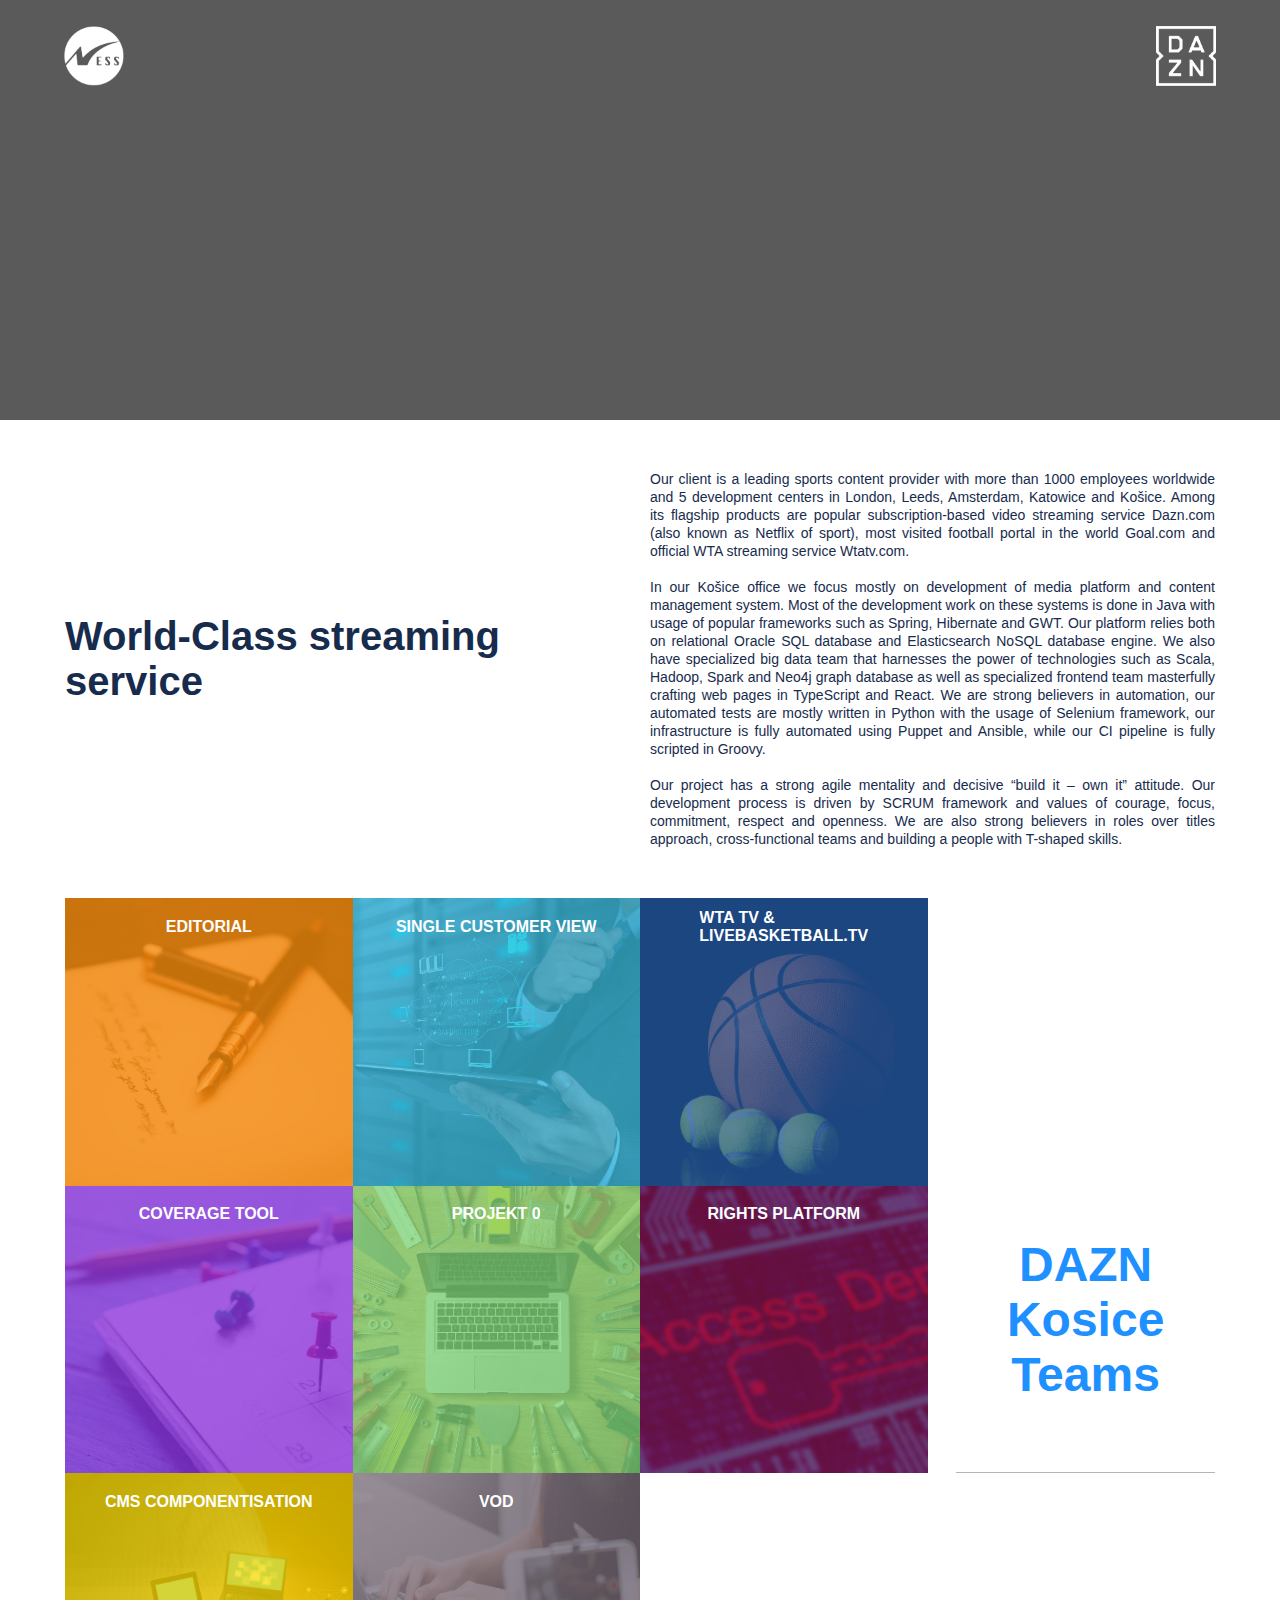
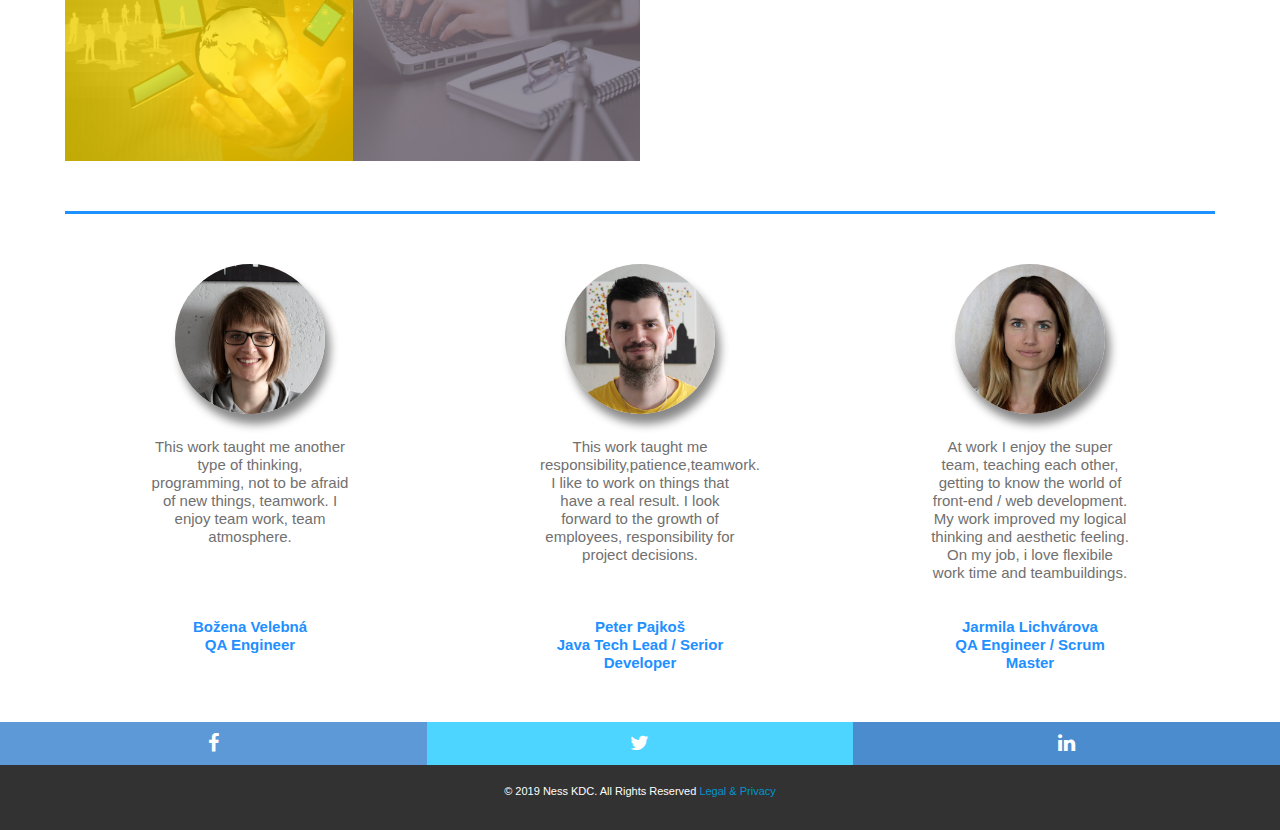
==== index.html @ d2655354 "edit text" ====
<!DOCTYPE html>
<html lang="en">
  <head>
    <meta name="description" content="" />
    <meta name="viewport" content="width=device-width, initial-scale=1" />
    <link rel="manifest" href="site.webmanifest" />
    <link rel="stylesheet" href="css/main.css" />
    <meta charset="UTF-8" />
    <meta name="viewport" content="width=device-width, initial-scale=1.0" />
    <meta http-equiv="X-UA-Compatible" content="ie=edge" />
    <link rel="stylesheet" href="https://cdnjs.cloudflare.com/ajax/libs/font-awesome/4.7.0/css/font-awesome.min.css" />
    <script src="https://ajax.googleapis.com/ajax/libs/jquery/3.4.0/jquery.min.js"></script>
    <script src="js/teams.js"></script>

    <link rel="stylesheet" type="text/css" href="css/lightbox.min.css">
    <script type="text/javascript" src="js/lightbox-plus-jquery.min.js"></script>
    <title>DAZN</title>
  </head>
  <body>
    <header>
      <div class="desktop-header">
        <div class="wrapper">
          <div class="video-header">
            <video muted autoplay loop>
              <source src="video/header-video.mp4" type="video/mp4" />
            </video>
            <div class="before-header">
              <div class="name-team"></div>
            </div>
          </div>
        </div>
      </div>
      <div class="slidewrap">
        <div class="logoWrapper">
          <img class="ness-logo" src="img/ness-logo.png" alt="Ness logo" />
          <img class="dazn-logo" src="img/dazn-logo.png" alt="Dazn logo" />
        </div>
        <div id="slideshow">
          <div></div>
          <div></div>
          <div></div>
          <div></div>
          <div></div>
          <div></div>
        </div>
        <div class="before-header">
          <div class="name-team"></div>
        </div>
      </div>
    </header>

    <main>
      <div class="wrapper">
        <section class="about">
          <h1><span>World-Class streaming</span> service</h1>
          <p>
            Our client is a leading sports content provider with more than 1000 employees worldwide and 5 development
            centers in London, Leeds, Amsterdam, Katowice and Košice. Among its flagship products are popular
            subscription-based video streaming service Dazn.com (also known as Netflix of sport), most visited football
            portal in the world Goal.com and official WTA streaming service Wtatv.com. <br /><br />In our Košice office
            we focus mostly on development of media platform and content management system. Most of the development work
            on these systems is done in Java with usage of popular frameworks such as Spring, Hibernate and GWT. Our
            platform relies both on relational Oracle SQL database and Elasticsearch NoSQL database engine. We also have
            specialized big data team that harnesses the power of technologies such as Scala, Hadoop, Spark and Neo4j
            graph database as well as specialized frontend team masterfully crafting web pages in TypeScript and React.
            We are strong believers in automation, our automated tests are mostly written in Python with the usage of
            Selenium framework, our infrastructure is fully automated using Puppet and Ansible, while our CI pipeline is
            fully scripted in Groovy. <br /><br />Our project has a strong agile mentality and decisive “build it – own
            it” attitude. Our development process is driven by SCRUM framework and values of courage, focus, commitment,
            respect and openness. We are also strong believers in roles over titles approach, cross-functional teams and
            building a people with T-shaped skills.
          </p>
        </section>

        <section class="teams">
          <div class="team1">
            <a href="#editorial">
              <img src="img/tool_editorial.jpeg" alt="Editorial"/>
              <div class="overlay">
                <div class="name-team"><span>Editorial</span></div>
              </div>
            </a>
          </div>
          <div class="team2">
            <a href="#singleCostumersView">
              <img src="img/tool_scv.jpg" alt="Costumers View" />
              <div class="overlay">
                <div class="name-team">Single customer view</div>
              </div>
            </a>
          </div>
          <div class="team3">
            <a href="#wtaTv">
              <img src="img/tool_basketballwta.jpg" alt="Basketball WTA" />
              <div class="overlay">
                <div class="name-team">WTA TV &<br />LIVEBASKETBALL.TV</div>
              </div>
            </a>
          </div>
          <div class="team4">
            <a href="#coverageTool">
              <img src="img/tool_coverage.jpg" alt="Coverage Tool" />
              <div class="overlay">
                <div class="name-team">Coverage tool</div>
              </div>
            </a>
          </div>
          <div class="team5">
            <a href="#projekt0">
              <img src="img/tool_p0.jpg" alt="Project0" />
              <div class="overlay">
                <div class="name-team">Projekt 0</div>
              </div>
            </a>
          </div>
          <div class="team6">
            <a href="#rightsPlatform">
              <img src="img/tool_rights_platform.jpg" alt="Rights Platform" />
              <div class="overlay">
                <div class="name-team">Rights platform</div>
              </div>
            </a>
          </div>
          <div class="heading-team">
            <h1>DAZN Kosice Teams</h1>
          </div>
          <div class="team7">
            <a href="#cms">
              <img src="img/tool_cms.jpg" alt="CMS" />
              <div class="overlay">
                <div class="name-team">CMS componentisation</div>
              </div>
            </a>
          </div>
          <div class="team8">
            <a href="#vod">
              <img src="img/tool_vod.jpg" style="height: 100%" alt="VOD" />
              <div class="overlay">
                <div class="name-team">VOD</div>
              </div>
            </a>
          </div>
        </section>

        <section class="desc-teams">
          <div id="editorial" class="desc-team">
            <p class="team-text">
              The Editorial team prepares the whole platform for editors (sport redactors). They allow to publicize
              contents which mainly represents articles. Their main focus is collecting attachments based on
              sports/geo-locations and players.
            </p>
            <a href="img/team_editorial.jpg" data-lightbox="photo1"><img class="team-photo" src="img/team_editorial.jpg" alt="" /></a>
          </div>
          <div id="singleCostumersView" class="desc-team">
            <p class="team-text">
              This team connects and identifies user accounts. They sort, classify and offer ads based on interest
              {portals}, demographics. They aggregate data and connect users with DAZN portal. The team applies their
              own solutions and work with the top technologies
            </p>
            <a href="img/team_scv.jpg" data-lightbox="photo2"><img class="team-photo" src="img/team_scv.jpg" alt="" /></a>
          </div>
          <div id="wtaTv" class="desc-team">
            <p class="team-text">
              The team creates websites based on client’s requirements. Currently they evolve and support 2 sport
              websites and keep them working. They are focusing mainly to front-end development.
            </p>
            <a href="img/team_wta.jpg" data-lightbox="photo3"><img class="team-photo" src="img/team_wta.jpg" alt="" /></a>
          </div>
          <div id="coverageTool" class="desc-team">
            <p class="team-text">
              The Coverage team takes care of a planning tool that notifies other systems which are already distributed.
              They also create and schedule sport events via Content Management System.
            </p>
            <a href="img/team_coverage.jpg" data-lightbox="photo4"><img class="team-photo" src="img/team_coverage.jpg" alt="" /></a>
          </div>
          <div id="projekt0" class="desc-team">
            <p class="team-text">
              Project 0 builds platforms for company websites eg. www.Gool.com or Sportingnews. They create support
              tools, which help to manage DAZN contents. This team directly collaborate with the Poland DAZN side.
            </p>
            <a href="img/team_p0.jpg" data-lightbox="photo5"><img class="team-photo" src="img/team_p0.jpg" alt="" /></a>
          </div>
          <div id="rightsPlatform" class="desc-team">
            <p class="team-text">
              The team automates the process of compliance, enforcement and limitation of rights. They also provide
              banning inappropriate advertisement. The rights should not be violated. The RP team also monitors
              expiration of contracts.
            </p>
            <a href="img/team_rights_platform.jpg" data-lightbox="photo6"><img class="team-photo" src="img/team_rights_platform.jpg" alt="" /></a>
          </div>
          <div id="cms" class="desc-team">
            <p class="team-text">
              Their main responsibility is, to create and maintain platforms for other teams. Their maintain also
              continous integrations and continuous deployment and upgrades to new technologies. They try to replace
              Puppet with Ansibe. Code refactoring, and github monitoring is also important part of their work.
            </p>
            <a href="img/team_cms.jpg" data-lightbox="photo7"><img class="team-photo" src="img/team_cms.jpg" alt="" /></a>
          </div>
          <div id="vod" class="desc-team">
            <p class="team-text">
              The VOD team enables for clients streaming of sport contents. They work with recorded sport videos and
              also support recording of sport events, create clips via Content Management System and send video contents
              to different destinations and shares with several clients. The teams main focus in the near future will be
              to add adverts to the sport videos, where they will collaborate with Google.
            </p>
            <a href="img/team_vod.jpg" data-lightbox="photo8"><img class="team-photo" src="img/team_vod.jpg" alt="" /></a>
          </div>
        </section>

        <section class="citations">
          <div class="employee">
            <img src="img/bozka.jpg" alt="" />
            <p class="employee-d">
              This work taught me another type of thinking, programming, not to be afraid of new things, teamwork. I enjoy team work, team atmosphere.
            </p>
            <br /><br /><br /><br />
            <p class="employee-n">Božena Velebná</p>
            <p class="employee-n">QA Engineer</p>
          </div>
          <div class="employee">
            <img src="img/Peto.jpg" alt="" />
            <p class="employee-d">
              This work taught me responsibility,patience,teamwork. I like to work on things that have a real result. I look forward to the growth of employees, responsibility 
              for project decisions.
            </p>
            <br /><br /><br />
            <p class="employee-n">Peter Pajkoš</p>
            <p class="employee-n">Java tech lead / Serior Developer</p>
          </div>
          <div class="employee">
            <img src="img/jarka.jpg" alt="" />
            <p class="employee-d">
              At work I enjoy the super team, teaching each other, getting to know the world of front-end / web development. My work improved my logical thinking and aesthetic feeling. On my job, i love flexibile work time and teambuildings.
            </p>
            <br /><br />
            <p class="employee-n">Jarmila Lichvárova</p>
            <p class="employee-n">QA Engineer / Scrum master</p>
          </div>
        </section>
      </div>
    </main>

    <footer>
      <div class="social-icons">
        <a href="https://www.facebook.com/daznglobal/" target="_blank" class="a_facebook"
          ><i class="fa fa-facebook"></i
        ></a>
        <a href="https://twitter.com/daznglobal" target="_blank" class="a_twitter"><i class="fa fa-twitter"></i></a>
        <a href="https://www.linkedin.com/company/dazn/" target="_blank" class="a_linkedin"
          ><i class="fa fa-linkedin"></i
        ></a>
      </div>
      <p>
        © 2019 Ness KDC. All Rights Reserved<a href="https://www.nesskdc.sk/legal-privacy/" target="_blank">
          Legal & Privacy</a
        >
      </p>
    </footer>
    <script src="js/slider.js"></script>
  </body>
</html>
---- css/main.css ----
* {
  margin: 0;
  padding: 0;
}

html {
  scroll-behavior: smooth;
}

p {
  font-family: sans-serif;
  font-size: 14px;
  line-height: 18px;
  color: #172b4d;
}

::-moz-selection {
  background: #ddd;
  color: rgb(0, 0, 0);
  text-shadow: none;
}

::selection {
  background: #ddd;
  color: rgb(0, 0, 0);
  text-shadow: none;
}

/********************************************\
******************  HEADER  *****************
/********************************************\*/

#slideshow {
  display: none;
  position: relative;
  height: 420px;
}
#slideshow div {
  position: absolute;
  width: 100%;
  height: 100%;
  background-size: cover;
  -webkit-transition: opacity 3s;
  transition: opacity 2s;
}
.js #slideshow div {
  opacity: 0;
}
.js #slideshow .show,
#slideshow .show {
  opacity: 1;
}

header {
  display: block;
  width: 100%;
}
.logoWrapper {
  position: absolute;
  width: 100%;
  height: 100px;
  z-index: 100;
  top: 0;
  left: 0;
}

.desktop-header {
  overflow: hidden;
  height: 420px;
  background-size: cover;
  background-position: center;
}

video {
  position: relative;
  width: 175%;
  height: 100%;
  transform: translate(-21%, -30%);
}

.wrapper {
  margin: 0 auto;
  height: auto;
  max-width: 1150px;
}

.ness-logo {
  position: absolute;
  top: 0;
  left: 5%;
  transition: 1s;
  height: 60%;
  margin-top: 2%;
}

.slider {
  display: none;
}

.before-header {
  position: absolute;
  top: 0;
  left: 0;
  right: 0;
  overflow: hidden;
  width: 100%;
  height: 420px;
  transition: 0.5s ease;
  opacity: 0.5;
  background-color: rgb(120, 120, 120);
}

.dazn-logo {
  position: absolute;
  top: 0;
  transition: 1s;
  right: 5%;
  height: 60%;
  margin-top: 2%;
}

/********************************************\
*******************  MAIN  ******************
/********************************************\*/

/******---DESCRIPTION---******/

.about {
  width: 100%;
  height: auto;
  background: #fff;
  display: grid;
  grid-template-columns: 1fr 1fr;
  grid-template-rows: auto;
  grid-template-areas: 'heading t-about';
  margin-top: 50px;
  margin-bottom: 50px;
  gap: 20px;
}

.about h1 {
  grid-area: heading;
  place-self: center;
  color: #172b4d;
  font-family: sans-serif;
  font-size: 40px;
}

@supports (-ms-ime-align: auto) {
  .about h1 {
    margin-top: 25%;
  }
}

.about p {
  grid-area: t-about;
  display: block;
  text-align: justify;
}

/******---TEAMS---******/

.teams {
  width: 100%;
  height: auto;
  display: grid;
  grid-template-columns: 1fr 1fr 1fr 1fr;
  grid-template-rows: auto;
  grid-template-areas:
    'team1 team2 team3 .'
    'team4 team5 team6 heading'
    'team7 team8 . .';
}

.teams img {
  width: 100%;
  height: 100%;
  cursor: pointer;
  display: block;
}

.team1 {
  grid-area: team1;
}

.team2 {
  grid-area: team2;
}

.team3 {
  grid-area: team3;
}

.team4 {
  grid-area: team4;
}

.team5 {
  grid-area: team5;
}

.team6 {
  grid-area: team6;
}

.team7 {
  grid-area: team7;
}

.team8 {
  grid-area: team8;
}

.heading-team {
  grid-area: heading;
  border-bottom: 1px solid rgb(180, 180, 180);
  margin-left: 10%;
}

.heading-team h1 {
  color: rgb(30, 144, 255);
  font-size: 300%;
  font-family: sans-serif;
  text-align: center;
  margin-top: auto;
  margin-top: 20%;
}

.team1,
.team2,
.team3,
.team4,
.team5,
.team6,
.team7,
.team8 {
  position: relative;
}

.overlay {
  position: absolute;
  bottom: 0;
  left: 0;
  right: 0;
  overflow: hidden;
  width: 100%;
  height: 100%;
  transition: 0.5s ease;
}

.team1:nth-child(1) .overlay {
  background-color: rgb(255, 138, 0, 0.75);
}

.team2:nth-child(2) .overlay {
  background-color: rgb(59, 188, 220, 0.75);
}

.team3:nth-child(3) .overlay {
  background-color: rgb(36, 93, 171, 0.75);
}

.team4:nth-child(4) .overlay {
  background-color: rgb(138, 43, 226, 0.75);
}

.team5:nth-child(5) .overlay {
  background-color: rgb(126, 214, 120, 0.75);
}

.team6:nth-child(6) .overlay {
  background-color: rgb(133, 20, 75, 0.75);
}

.team7:nth-child(8) .overlay {
  background-color: rgb(255, 220, 0, 0.75);
}

.team8:nth-child(9) .overlay {
  background-color: rgb(119, 107, 119, 0.75);
}

.team1:hover .overlay,
.team2:hover .overlay,
.team3:hover .overlay,
.team4:hover .overlay,
.team5:hover .overlay,
.team6:hover .overlay,
.team7:hover .overlay,
.team8:hover .overlay {
  height: 20%;
  cursor: pointer;
}

.team1:hover .overlay .name-team,
.team2:hover .overlay .name-team,
.team3:hover .overlay .name-team,
.team4:hover .overlay .name-team,
.team5:hover .overlay .name-team,
.team6:hover .overlay .name-team,
.team7:hover .overlay .name-team,
.team8:hover .overlay .name-team {
  top: 50%;
}

.name-team {
  white-space: nowrap;
  font-family: sans-serif;
  text-transform: uppercase;
  font-size: 16px;
  font-weight: bold;
  color: white;
  position: absolute;
  overflow: hidden;
  top: 10%;
  left: 50%;
  transform: translate(-50%, -50%);
  -ms-transform: translate(-50%, -50%);
}

.name-team span {
  opacity: 1;
}

/******---DESC-TEAMS---******/

.desc-team {
  width: 100%;
  height: auto;
  display: grid;
  grid-template-columns: 1fr 1fr;
  grid-template-rows: auto;
  grid-template-areas: 'desc photo';
  margin-top: 50px;
}

.desc-team a img {
  width: 80%;
}

.team-text {
  grid-area: desc;
  text-align: justify;
  place-self: center;
}

.team-photo {
  grid-area: photo;
  width: 100%;
  margin: 0 auto 0 auto;
  margin-left: 15%;
}

.team-photo:hover {
  cursor: pointer;
}

@-moz-document url-prefix() {
  .team-photo {
    padding-bottom: 10%;
  }
}

@supports (-ms-ime-align: auto) {
  .team-photo {
    padding-bottom: 10%;
  }
}

.desc-teams {
  display: none;
}

/******---CITATIONS---******/

.citations {
  border-top: 3px solid rgb(30, 144, 255);
  margin-top: 50px;
  margin-bottom: 50px;
  display: grid;
  gap: 20px;
  grid-template-columns: repeat(auto-fit, minmax(350px, 1fr));
  justify-items: center;
}

.employee {
  text-align: center;
  width: 200px;
}

.employee img,
.employee img,
.employee img {
  margin-top: 50px;
  margin-bottom: 20px;
  height: 150px;
  border-radius: 50%;
  box-shadow: 5px 10px 10px #888888;
}

.employee {
  text-align: center;
}

.employee p {
  font-family: sans-serif;
  font-size: 15px;
}

.employee-d {
  color: rgb(112, 112, 112);
}

.employee-n {
  color: rgb(30, 144, 255);
  font-weight: bold;
  text-transform: capitalize;
}

/********************************************\
******************  FOOTER  *****************
/********************************************\*/

footer {
  padding-top: 0px;
  padding-bottom: 30px;
  background-color: rgb(50, 50, 50);
  width: 100%;
  text-align: center;
}

footer a {
  text-decoration: none;
  color: #0095cd;
}

footer p {
  color: white;
  font-size: 11px;
  font-family: sans-serif;
  margin-top: 20px;
}

footer i {
  color: white;
}

.social-icons .a_facebook:hover {
  background: #4087cf;
}
.social-icons .a_facebook {
  background: #5c99d6;
}

.social-icons .a_linkedin:hover {
  background: #3377bb;
}
.social-icons .a_linkedin {
  background: #4b8cce;
}

.social-icons .a_twitter:hover {
  background: #1dcaff;
}
.social-icons .a_twitter {
  background: #4dd5ff;
}

.social-icons a {
  width: 33.33333333333% !important;
}

.social-icons a {
  float: left;
  text-align: center;
  padding: 10px 0px;
  font-size: 20px;
  width: 30%;
}

.social-icons {
  width: 100%;
  text-align: center;
  background-color: white;
  display: block;
  padding-bottom: 40px;
}

/******---FOR MOBILE VERSION---******/

@media only screen and (max-width: 1150px) {
  #slideshow :nth-child(1) {
    background-image: url(../img/1.jpg);
  }
  #slideshow :nth-child(2) {
    background-image: url(../img/2.jpg);
  }
  #slideshow :nth-child(3) {
    background-image: url(../img/3.jpg);
  }
  #slideshow :nth-child(4) {
    background-image: url(../img/4.jpg);
  }
  #slideshow :nth-child(5) {
    background-image: url(../img/5.jpg);
  }
  #slideshow :nth-child(6) {
    background-image: url(../img/6.jpg);
  }

  .slidewrap {
    position: relative;
  }

  .wrapper {
    width: 90%;
    height: auto;
    margin: 0 auto 0 auto;
  }

  .desktop-header {
    display: none;
  }

  .dazn-logo {
    right: 7%;
  }

  #slideshow {
    display: block;
  }
  .desc-team {
    text-align: center;
    grid-template-areas:
      'desc desc'
      'photo photo';
  }

  .about p {
    text-align: center;
  }

  .team-photo {
    margin: 0 auto 0 auto;
    margin-top: 30px;
  }
}

@media only screen and (max-width: 1000px) {
  .heading-team h1 {
    font-size: 200%;
  }

  .teams {
    grid-template-columns: 1fr 1fr 1fr;
    grid-template-rows: auto;
    grid-template-areas:
      'heading heading heading'
      'team1 team2 team3'
      'team4 team5 team6'
      'team7 team8 .';
  }

  .heading-team {
    border-bottom: none;
  }
}

@media only screen and (max-width: 900px) {
  .about {
    grid-template-areas:
      'heading heading'
      't-about t-about';
  }

  .about p {
    margin-top: 30px;
  }

  .heading-team h1 {
    margin-bottom: 20px;
  }
}

@media only screen and (max-width: 750px) {
  .teams {
    grid-template-columns: 1fr 1fr;
    grid-template-rows: auto;
    grid-template-areas:
      'heading heading'
      'team1 team2'
      'team3 team4'
      'team5 team6'
      'team7 team8';
  }
}

@media only screen and (max-width: 500px) {
  .about p {
    font-size: 20px;
    text-align: center;
  }

  .teams {
    grid-template-columns: 1fr;
    grid-template-rows: auto;
    grid-template-areas:
      'heading'
      'team1'
      'team2'
      'team3'
      'team4'
      'team5'
      'team6'
      'team7'
      'team8';
  }
}
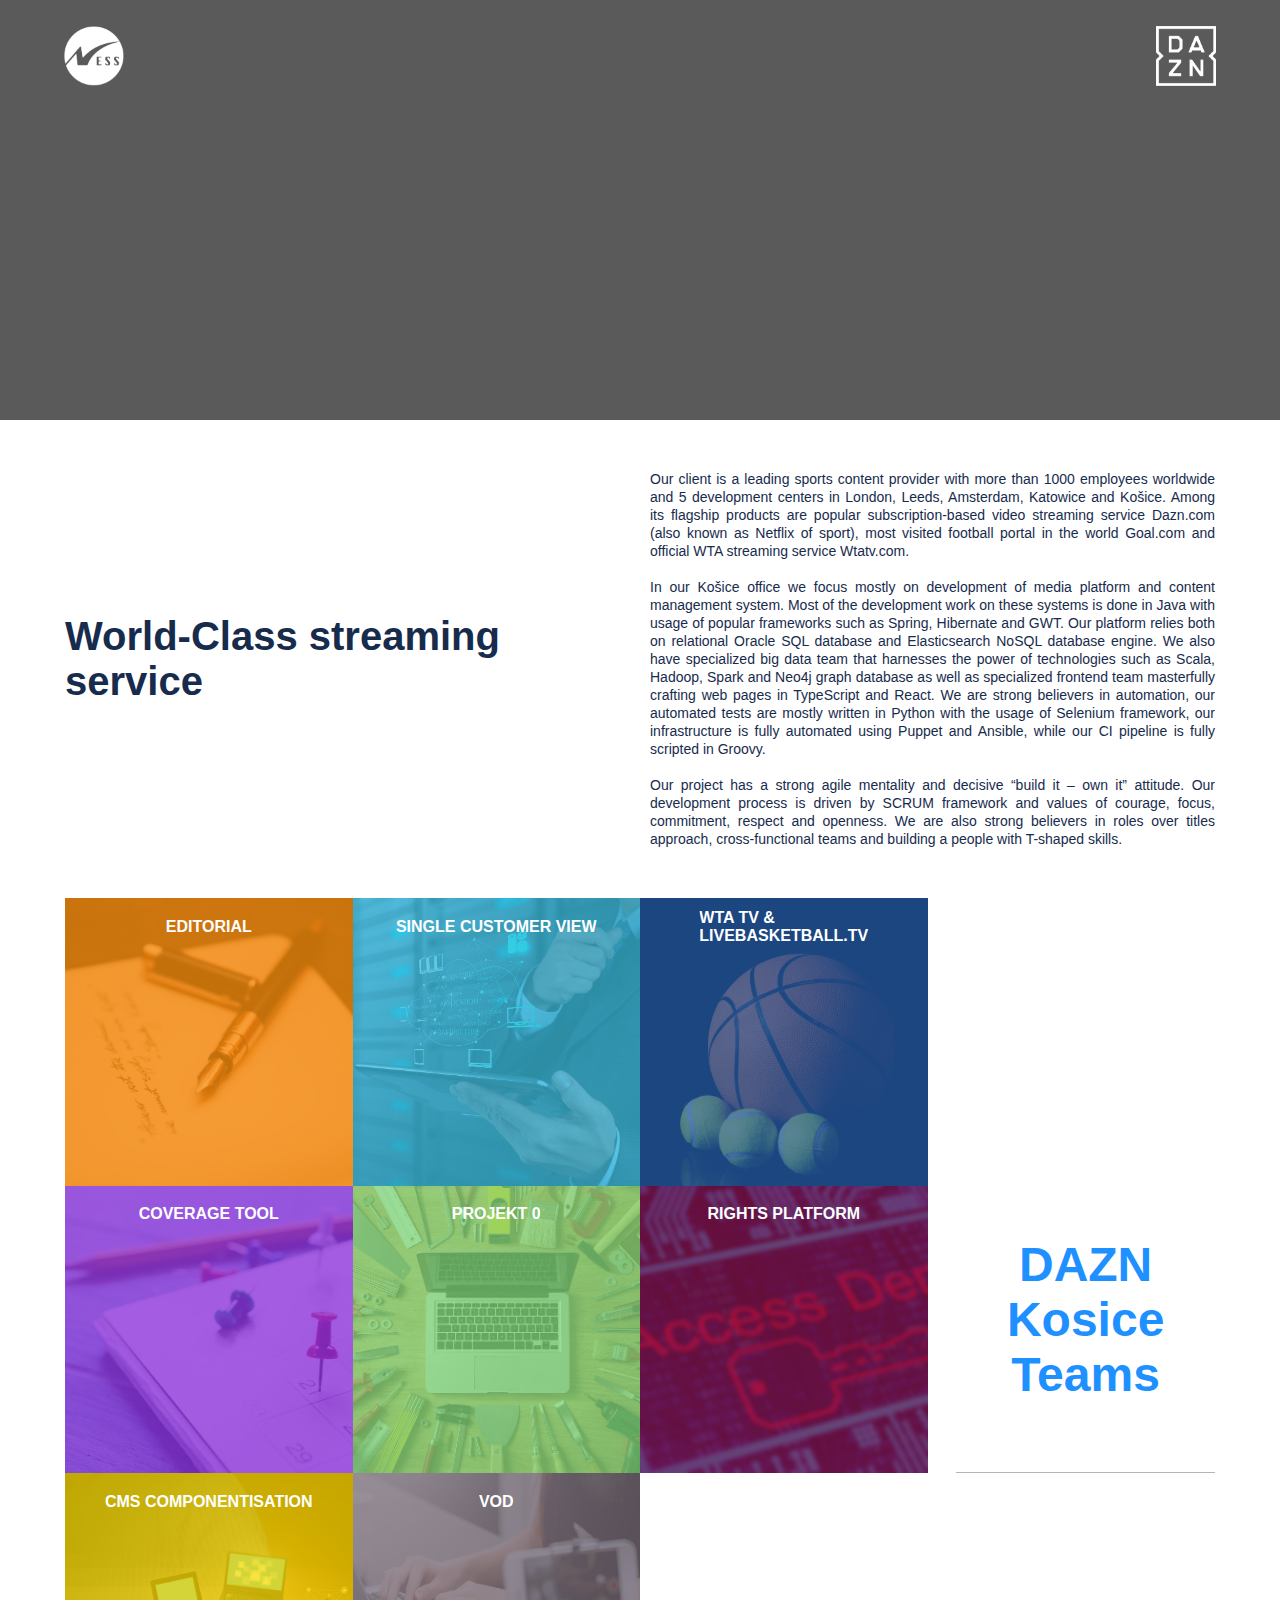
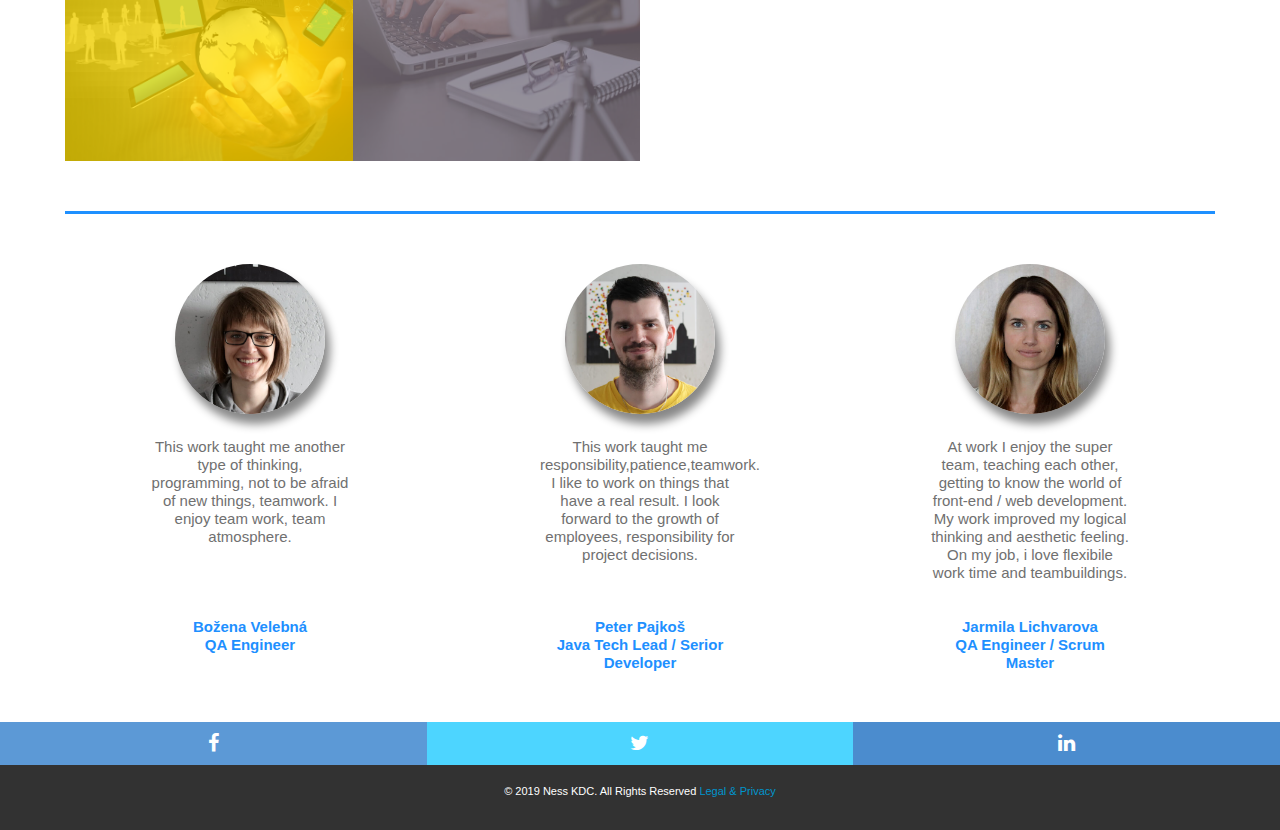
==== commit 26e64d3d: "Merge branch 'develop' into repair-code" ====
--- a/index.html
+++ b/index.html
@@ -225,7 +225,7 @@
             </p>
             <br /><br /><br />
             <p class="employee-n">Peter Pajkoš</p>
-            <p class="employee-n">Java tech lead / Serior Developer</p>
+            <p class="employee-n">Java Tech Lead / Serior Developer</p>
           </div>
           <div class="employee">
             <img src="img/jarka.jpg" alt="" />
@@ -233,8 +233,8 @@
               At work I enjoy the super team, teaching each other, getting to know the world of front-end / web development. My work improved my logical thinking and aesthetic feeling. On my job, i love flexibile work time and teambuildings.
             </p>
             <br /><br />
-            <p class="employee-n">Jarmila Lichvárova</p>
-            <p class="employee-n">QA Engineer / Scrum master</p>
+            <p class="employee-n">Jarmila Lichvarova</p>
+            <p class="employee-n">QA Engineer / Scrum Master</p>
           </div>
         </section>
       </div>
--- a/css/main.css
+++ b/css/main.css
@@ -144,6 +144,12 @@
   color: #172b4d;
   font-family: sans-serif;
   font-size: 40px;
+}
+
+@media (max-device-width: 1024px) and (orientation: landscape) {
+  .about h1 {
+    place-self: center;
+  }
 }
 
 @supports (-ms-ime-align: auto) {
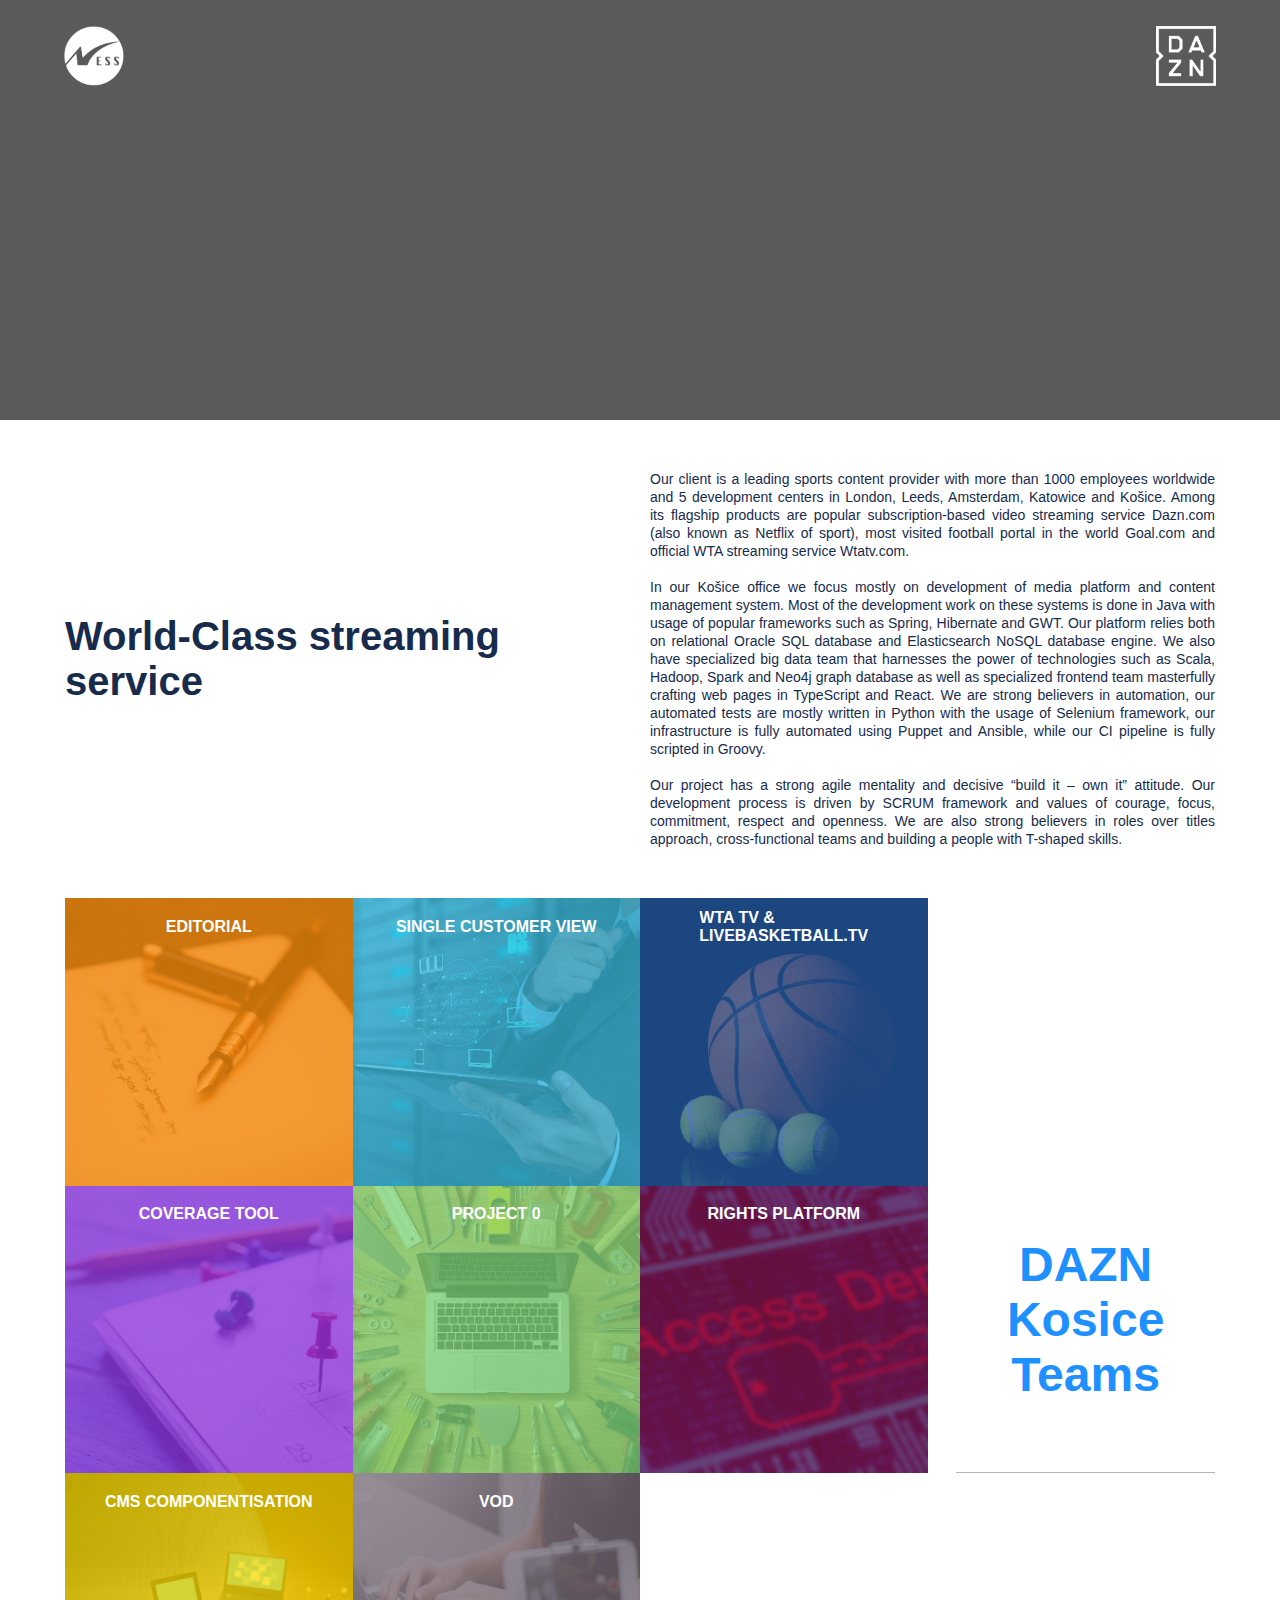
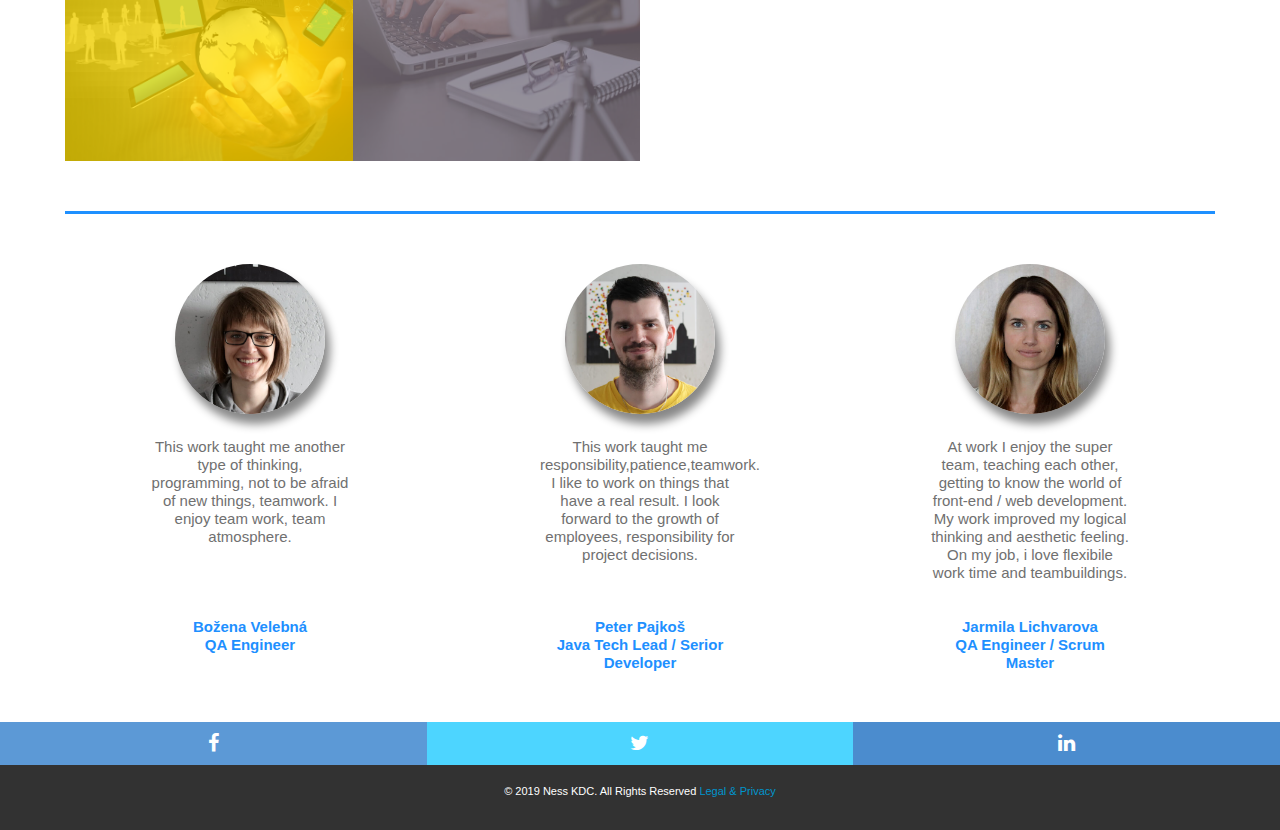
==== commit 910e7fea: "Fixed Project0" ====
--- a/index.html
+++ b/index.html
@@ -106,10 +106,10 @@
             </a>
           </div>
           <div class="team5">
-            <a href="#projekt0">
+            <a href="#project0">
               <img src="img/tool_p0.jpg" alt="Project0" />
               <div class="overlay">
-                <div class="name-team">Projekt 0</div>
+                <div class="name-team">Project 0</div>
               </div>
             </a>
           </div>
@@ -173,7 +173,7 @@
             </p>
             <a href="img/team_coverage.jpg" data-lightbox="photo4"><img class="team-photo" src="img/team_coverage.jpg" alt="" /></a>
           </div>
-          <div id="projekt0" class="desc-team">
+          <div id="project0" class="desc-team">
             <p class="team-text">
               Project 0 builds platforms for company websites eg. www.Gool.com or Sportingnews. They create support
               tools, which help to manage DAZN contents. This team directly collaborate with the Poland DAZN side.
--- a/css/main.css
+++ b/css/main.css
@@ -144,12 +144,6 @@
   color: #172b4d;
   font-family: sans-serif;
   font-size: 40px;
-}
-
-@media (max-device-width: 1024px) and (orientation: landscape) {
-  .about h1 {
-    place-self: center;
-  }
 }
 
 @supports (-ms-ime-align: auto) {
@@ -338,6 +332,7 @@
   grid-template-rows: auto;
   grid-template-areas: 'desc photo';
   margin-top: 50px;
+  gap: 15%;
 }
 
 .desc-team a img {
@@ -423,120 +418,10 @@
   text-transform: capitalize;
 }
 
-/********************************************\
-******************  FOOTER  *****************
-/********************************************\*/
-
-footer {
-  padding-top: 0px;
-  padding-bottom: 30px;
-  background-color: rgb(50, 50, 50);
-  width: 100%;
-  text-align: center;
-}
-
-footer a {
-  text-decoration: none;
-  color: #0095cd;
-}
-
-footer p {
-  color: white;
-  font-size: 11px;
-  font-family: sans-serif;
-  margin-top: 20px;
-}
-
-footer i {
-  color: white;
-}
-
-.social-icons .a_facebook:hover {
-  background: #4087cf;
-}
-.social-icons .a_facebook {
-  background: #5c99d6;
-}
-
-.social-icons .a_linkedin:hover {
-  background: #3377bb;
-}
-.social-icons .a_linkedin {
-  background: #4b8cce;
-}
-
-.social-icons .a_twitter:hover {
-  background: #1dcaff;
-}
-.social-icons .a_twitter {
-  background: #4dd5ff;
-}
-
-.social-icons a {
-  width: 33.33333333333% !important;
-}
-
-.social-icons a {
-  float: left;
-  text-align: center;
-  padding: 10px 0px;
-  font-size: 20px;
-  width: 30%;
-}
-
-.social-icons {
-  width: 100%;
-  text-align: center;
-  background-color: white;
-  display: block;
-  padding-bottom: 40px;
-}
-
-/******---FOR MOBILE VERSION---******/
+/******---MOBILE FOR MAIN---******/
 
 @media only screen and (max-width: 1150px) {
-  #slideshow :nth-child(1) {
-    background-image: url(../img/1.jpg);
-  }
-  #slideshow :nth-child(2) {
-    background-image: url(../img/2.jpg);
-  }
-  #slideshow :nth-child(3) {
-    background-image: url(../img/3.jpg);
-  }
-  #slideshow :nth-child(4) {
-    background-image: url(../img/4.jpg);
-  }
-  #slideshow :nth-child(5) {
-    background-image: url(../img/5.jpg);
-  }
-  #slideshow :nth-child(6) {
-    background-image: url(../img/6.jpg);
-  }
-
-  .slidewrap {
-    position: relative;
-  }
-
-  .wrapper {
-    width: 90%;
-    height: auto;
-    margin: 0 auto 0 auto;
-  }
-
-  .desktop-header {
-    display: none;
-  }
-
-  .dazn-logo {
-    right: 7%;
-  }
-
-  #slideshow {
-    display: block;
-  }
   .desc-team {
-    text-align: center;
     grid-template-areas:
       'desc desc'
       'photo photo';
@@ -547,8 +432,8 @@
   }
 
   .team-photo {
-    margin: 0 auto 0 auto;
-    margin-top: 30px;
+    margin-left: auto;
+    margin-right: auto;
   }
 }
 
@@ -604,7 +489,6 @@
 @media only screen and (max-width: 500px) {
   .about p {
     font-size: 20px;
-    text-align: center;
   }
 
   .teams {
@@ -622,3 +506,203 @@
       'team8';
   }
 }
+
+/********************************************\
+******************  FOOTER  *****************
+/********************************************\*/
+
+footer {
+  padding-top: 0px;
+  padding-bottom: 30px;
+  background-color: rgb(50, 50, 50);
+  width: 100%;
+  text-align: center;
+}
+
+footer a {
+  text-decoration: none;
+  color: #0095cd;
+}
+
+footer p {
+  color: white;
+  font-size: 11px;
+  font-family: sans-serif;
+  margin-top: 20px;
+}
+
+footer i {
+  color: white;
+}
+
+.social-icons .a_facebook:hover {
+  background: #4087cf;
+}
+.social-icons .a_facebook {
+  background: #5c99d6;
+}
+
+.social-icons .a_linkedin:hover {
+  background: #3377bb;
+}
+.social-icons .a_linkedin {
+  background: #4b8cce;
+}
+
+.social-icons .a_twitter:hover {
+  background: #1dcaff;
+}
+.social-icons .a_twitter {
+  background: #4dd5ff;
+}
+
+.social-icons a {
+  width: 33.33333333333% !important;
+}
+
+.social-icons a {
+  float: left;
+  text-align: center;
+  padding: 10px 0px;
+  font-size: 20px;
+  width: 30%;
+}
+
+.social-icons {
+  width: 100%;
+  text-align: center;
+  background-color: white;
+  display: block;
+  padding-bottom: 40px;
+}
+
+/******---FOR MOBILE VERSION---******/
+
+@media only screen and (max-width: 1150px) {
+  #slideshow :nth-child(1) {
+    background-image: url(../img/1.jpg);
+  }
+  #slideshow :nth-child(2) {
+    background-image: url(../img/2.jpg);
+  }
+  #slideshow :nth-child(3) {
+    background-image: url(../img/3.jpg);
+  }
+  #slideshow :nth-child(4) {
+    background-image: url(../img/4.jpg);
+  }
+  #slideshow :nth-child(5) {
+    background-image: url(../img/5.jpg);
+  }
+  #slideshow :nth-child(6) {
+    background-image: url(../img/6.jpg);
+  }
+
+  .slidewrap {
+    position: relative;
+  }
+
+  .wrapper {
+    width: 90%;
+    height: auto;
+    margin: 0 auto 0 auto;
+  }
+
+  .desktop-header {
+    display: none;
+  }
+
+  .dazn-logo {
+    right: 7%;
+  }
+
+  #slideshow {
+    display: block;
+  }
+  .desc-team {
+    text-align: center;
+    grid-template-areas:
+      'desc desc'
+      'photo photo';
+  }
+
+  .about p {
+    text-align: center;
+  }
+
+  .team-photo {
+    margin: 0 auto 0 auto;
+    margin-top: 30px;
+  }
+}
+
+@media only screen and (max-width: 1000px) {
+  .heading-team h1 {
+    font-size: 200%;
+  }
+
+  .teams {
+    grid-template-columns: 1fr 1fr 1fr;
+    grid-template-rows: auto;
+    grid-template-areas:
+      'heading heading heading'
+      'team1 team2 team3'
+      'team4 team5 team6'
+      'team7 team8 .';
+  }
+
+  .heading-team {
+    border-bottom: none;
+  }
+}
+
+@media only screen and (max-width: 900px) {
+  .about {
+    grid-template-areas:
+      'heading heading'
+      't-about t-about';
+  }
+
+  .about p {
+    margin-top: 30px;
+  }
+
+  .heading-team h1 {
+    margin-bottom: 20px;
+  }
+}
+
+@media only screen and (max-width: 750px) {
+  .teams {
+    grid-template-columns: 1fr 1fr;
+    grid-template-rows: auto;
+    grid-template-areas:
+      'heading heading'
+      'team1 team2'
+      'team3 team4'
+      'team5 team6'
+      'team7 team8';
+  }
+}
+
+@media only screen and (max-width: 500px) {
+  .about p {
+    font-size: 20px;
+    text-align: center;
+  }
+
+  .teams {
+    grid-template-columns: 1fr;
+    grid-template-rows: auto;
+    grid-template-areas:
+      'heading'
+      'team1'
+      'team2'
+      'team3'
+      'team4'
+      'team5'
+      'team6'
+      'team7'
+      'team8';
+  }
+}
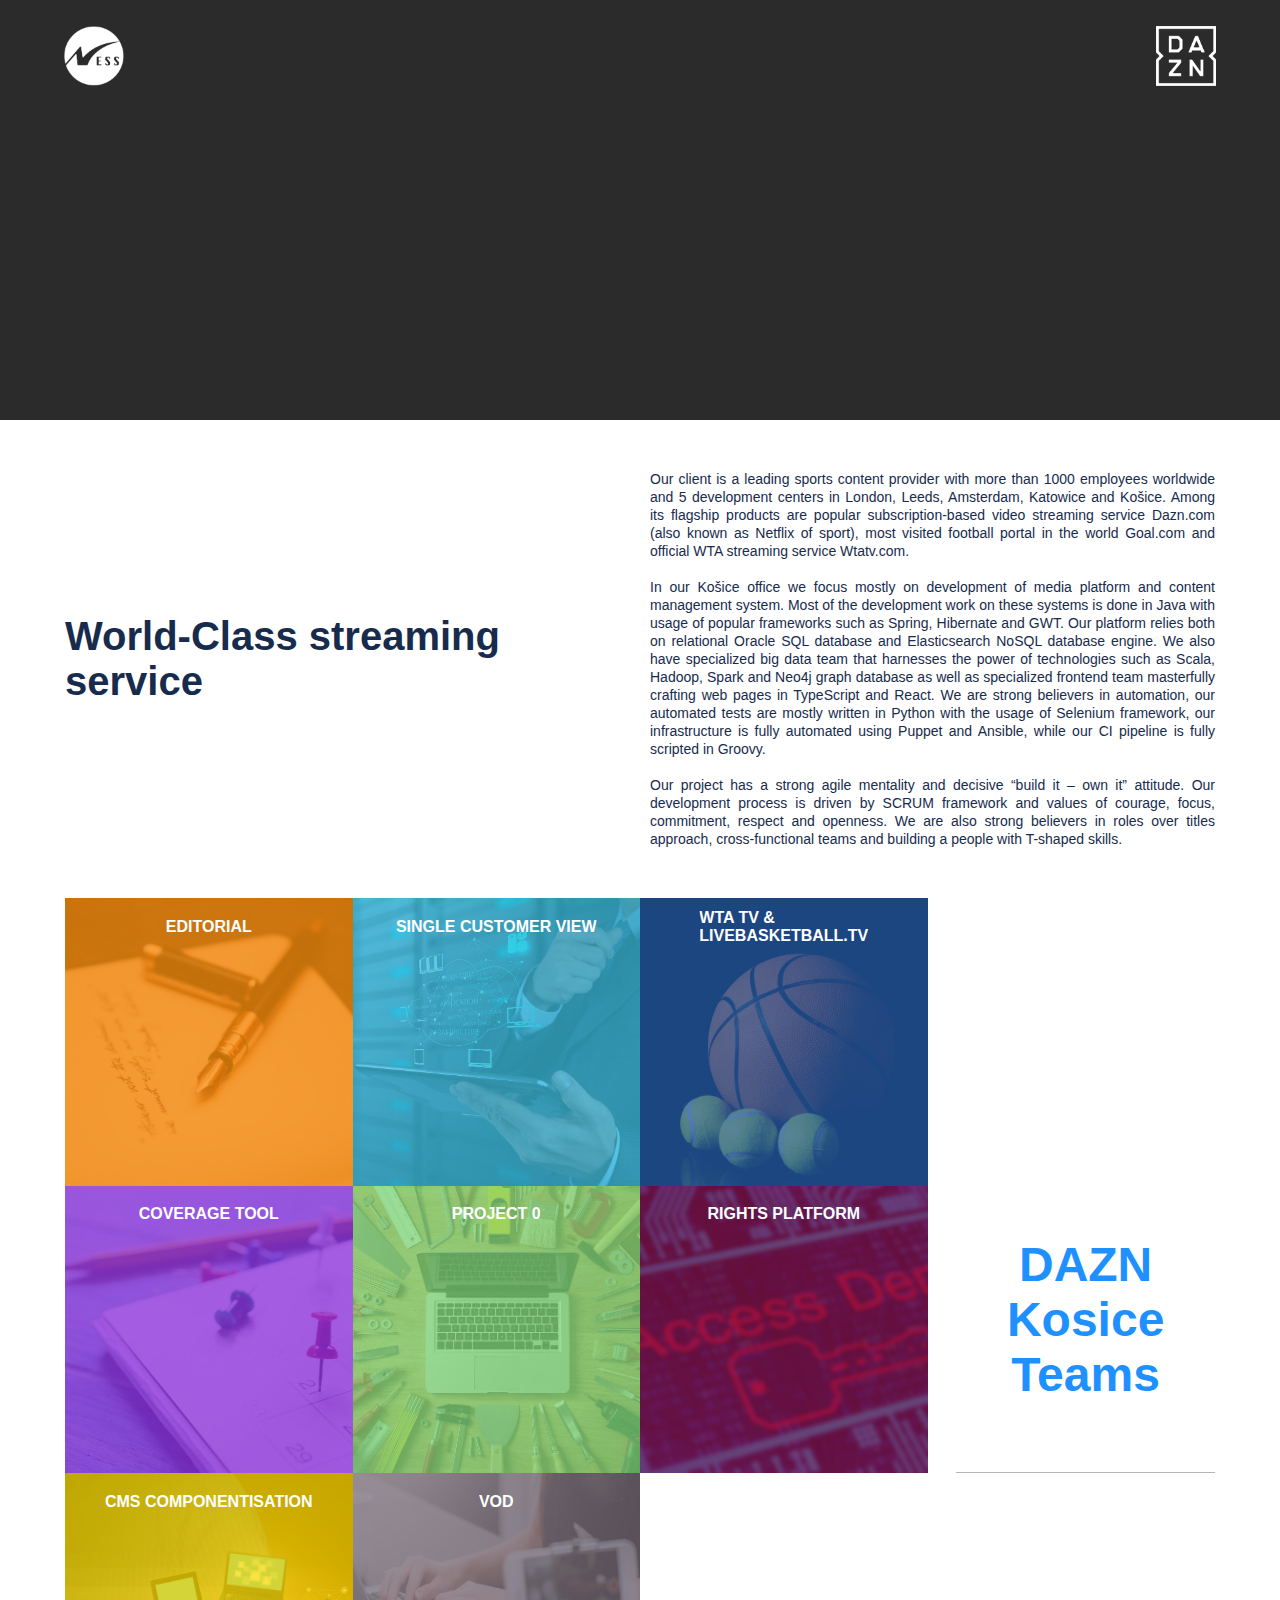
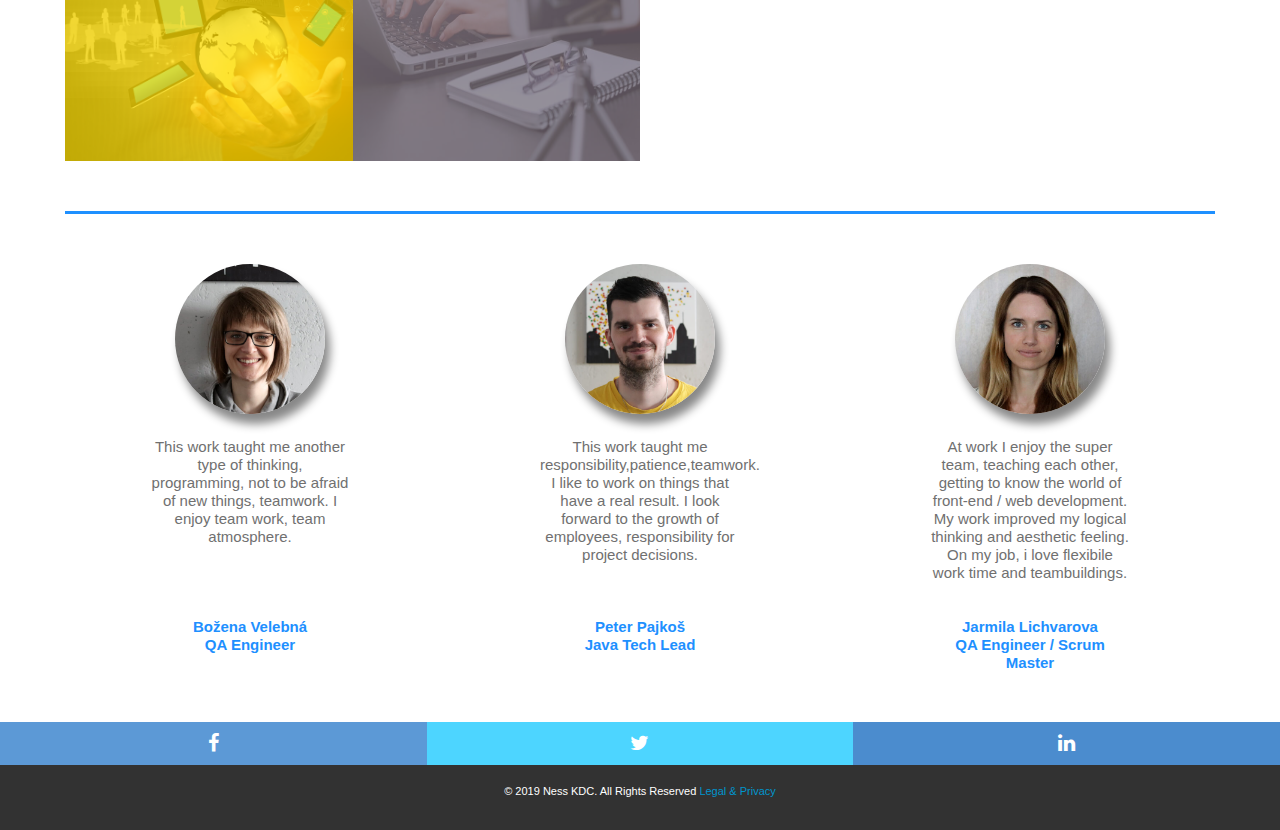
==== commit 9294a059: "edit text + icon" ====
--- a/index.html
+++ b/index.html
@@ -33,6 +33,7 @@
       <div class="slidewrap">
         <div class="logoWrapper">
           <img class="ness-logo" src="img/ness-logo.png" alt="Ness logo" />
+          <!--<a href="index-sk.html"><img class="sk-icon" src="img/sk-icon.png" alt="Slovak language" /></a>-->
           <img class="dazn-logo" src="img/dazn-logo.png" alt="Dazn logo" />
         </div>
         <div id="slideshow">
@@ -225,7 +226,7 @@
             </p>
             <br /><br /><br />
             <p class="employee-n">Peter Pajkoš</p>
-            <p class="employee-n">Java Tech Lead / Serior Developer</p>
+            <p class="employee-n">Java Tech Lead</p>
           </div>
           <div class="employee">
             <img src="img/jarka.jpg" alt="" />
--- a/css/main.css
+++ b/css/main.css
@@ -106,7 +106,7 @@
   width: 100%;
   height: 420px;
   transition: 0.5s ease;
-  opacity: 0.5;
+  opacity: 0.2;
   background-color: rgb(120, 120, 120);
 }
 
@@ -117,6 +117,22 @@
   right: 5%;
   height: 60%;
   margin-top: 2%;
+}
+
+.en-icon, .sk-icon {
+  position: absolute;
+  float: left;
+  top: 0;
+  transition: 1s;
+  right: 10.5%;
+  margin-top: 3.4%;
+}
+
+@media only screen and (max-width: 1300px) {
+  .en-icon, .sk-icon {
+    right: 12.5%;
+    margin-top: 4%;    
+  }
 }
 
 /********************************************\
@@ -435,6 +451,10 @@
     margin-left: auto;
     margin-right: auto;
   }
+
+  .citations .employee:nth-child(3) {
+    grid-column: 1 / -1;
+  }
 }
 
 @media only screen and (max-width: 1000px) {
@@ -616,6 +636,11 @@
     right: 7%;
   }
 
+  .en-icon, .sk-icon  {
+    right: 16%;
+    margin-top: 4.35%;
+  }
+
   #slideshow {
     display: block;
   }
@@ -633,6 +658,10 @@
   .team-photo {
     margin: 0 auto 0 auto;
     margin-top: 30px;
+  }
+
+  .team-text {
+    text-align: center;
   }
 }
 
@@ -669,6 +698,11 @@
 
   .heading-team h1 {
     margin-bottom: 20px;
+  }
+
+  .en-icon, .sk-icon  {
+    right: 19%;
+    margin-top: 5%;    
   }
 }
 
@@ -705,4 +739,40 @@
       'team7'
       'team8';
   }
-}
+
+  .en-icon, .sk-icon  {
+    right: 25%;
+    margin-top: 7.5%;    
+  }
+}
+
+@media (min-width : 319px) and (max-width: 480px) {
+  #slideshow div{
+    background-position: center;
+  }
+
+  #slideshow div:nth-child(2){
+    background-position: left;
+  }
+  
+  .en-icon, .sk-icon  {
+    right: 25%;
+    margin-top: 7.5%;    
+  }
+}
+
+@media only screen and (max-width: 624px) {
+
+  .en-icon, .sk-icon  {
+    right: 23.5%;
+    margin-top: 7%;    
+  }
+}
+
+@media only screen and (max-width: 428px) {
+
+  .en-icon, .sk-icon  {
+    right: 28%;
+    margin-top: 7.6%;    
+  }
+}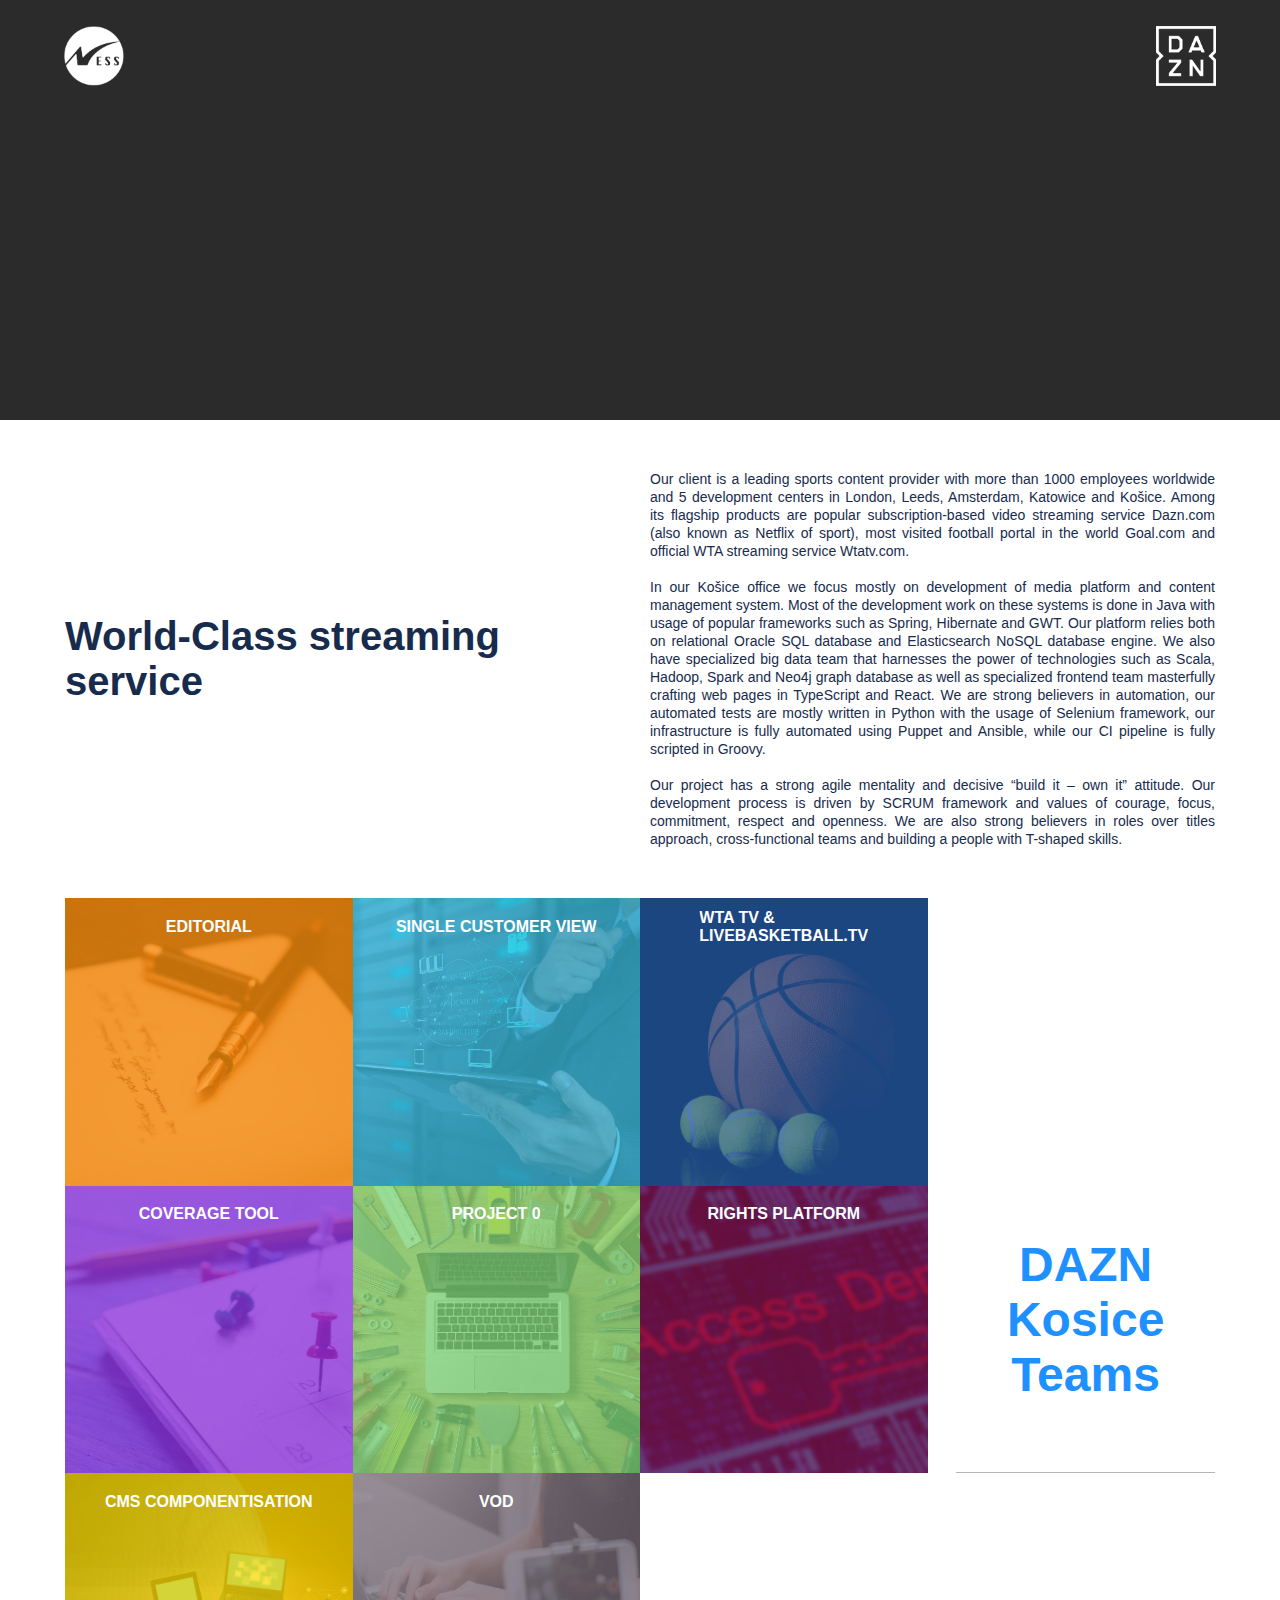
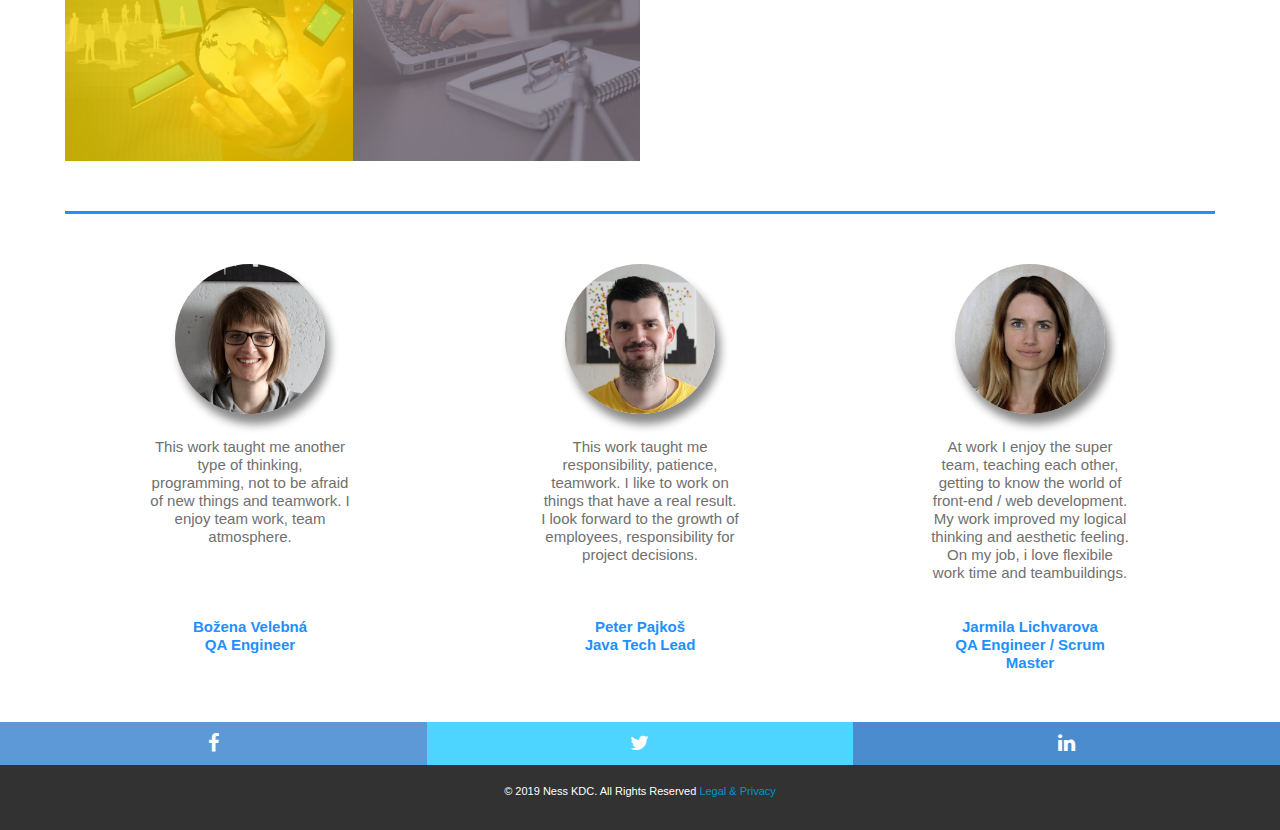
==== commit d23325a7: "edit" ====
--- a/index.html
+++ b/index.html
@@ -156,7 +156,7 @@
             <p class="team-text">
               This team connects and identifies user accounts. They sort, classify and offer ads based on interest
               {portals}, demographics. They aggregate data and connect users with DAZN portal. The team applies their
-              own solutions and work with the top technologies
+              own solutions and work with the top technologies.
             </p>
             <a href="img/team_scv.jpg" data-lightbox="photo2"><img class="team-photo" src="img/team_scv.jpg" alt="" /></a>
           </div>
@@ -212,7 +212,7 @@
           <div class="employee">
             <img src="img/bozka.jpg" alt="" />
             <p class="employee-d">
-              This work taught me another type of thinking, programming, not to be afraid of new things, teamwork. I enjoy team work, team atmosphere.
+              This work taught me another type of thinking, programming, not to be afraid of new things and teamwork. I enjoy team work, team atmosphere.
             </p>
             <br /><br /><br /><br />
             <p class="employee-n">Božena Velebná</p>
@@ -221,7 +221,7 @@
           <div class="employee">
             <img src="img/Peto.jpg" alt="" />
             <p class="employee-d">
-              This work taught me responsibility,patience,teamwork. I like to work on things that have a real result. I look forward to the growth of employees, responsibility 
+              This work taught me responsibility, patience, teamwork. I like to work on things that have a real result. I look forward to the growth of employees, responsibility 
               for project decisions.
             </p>
             <br /><br /><br />
--- a/css/main.css
+++ b/css/main.css
@@ -452,9 +452,6 @@
     margin-right: auto;
   }
 
-  .citations .employee:nth-child(3) {
-    grid-column: 1 / -1;
-  }
 }
 
 @media only screen and (max-width: 1000px) {
@@ -759,6 +756,10 @@
     right: 25%;
     margin-top: 7.5%;    
   }
+
+  .citations {
+    grid-template-columns: repeat(auto-fit, minmax(250px, 1fr));
+  }
 }
 
 @media only screen and (max-width: 624px) {
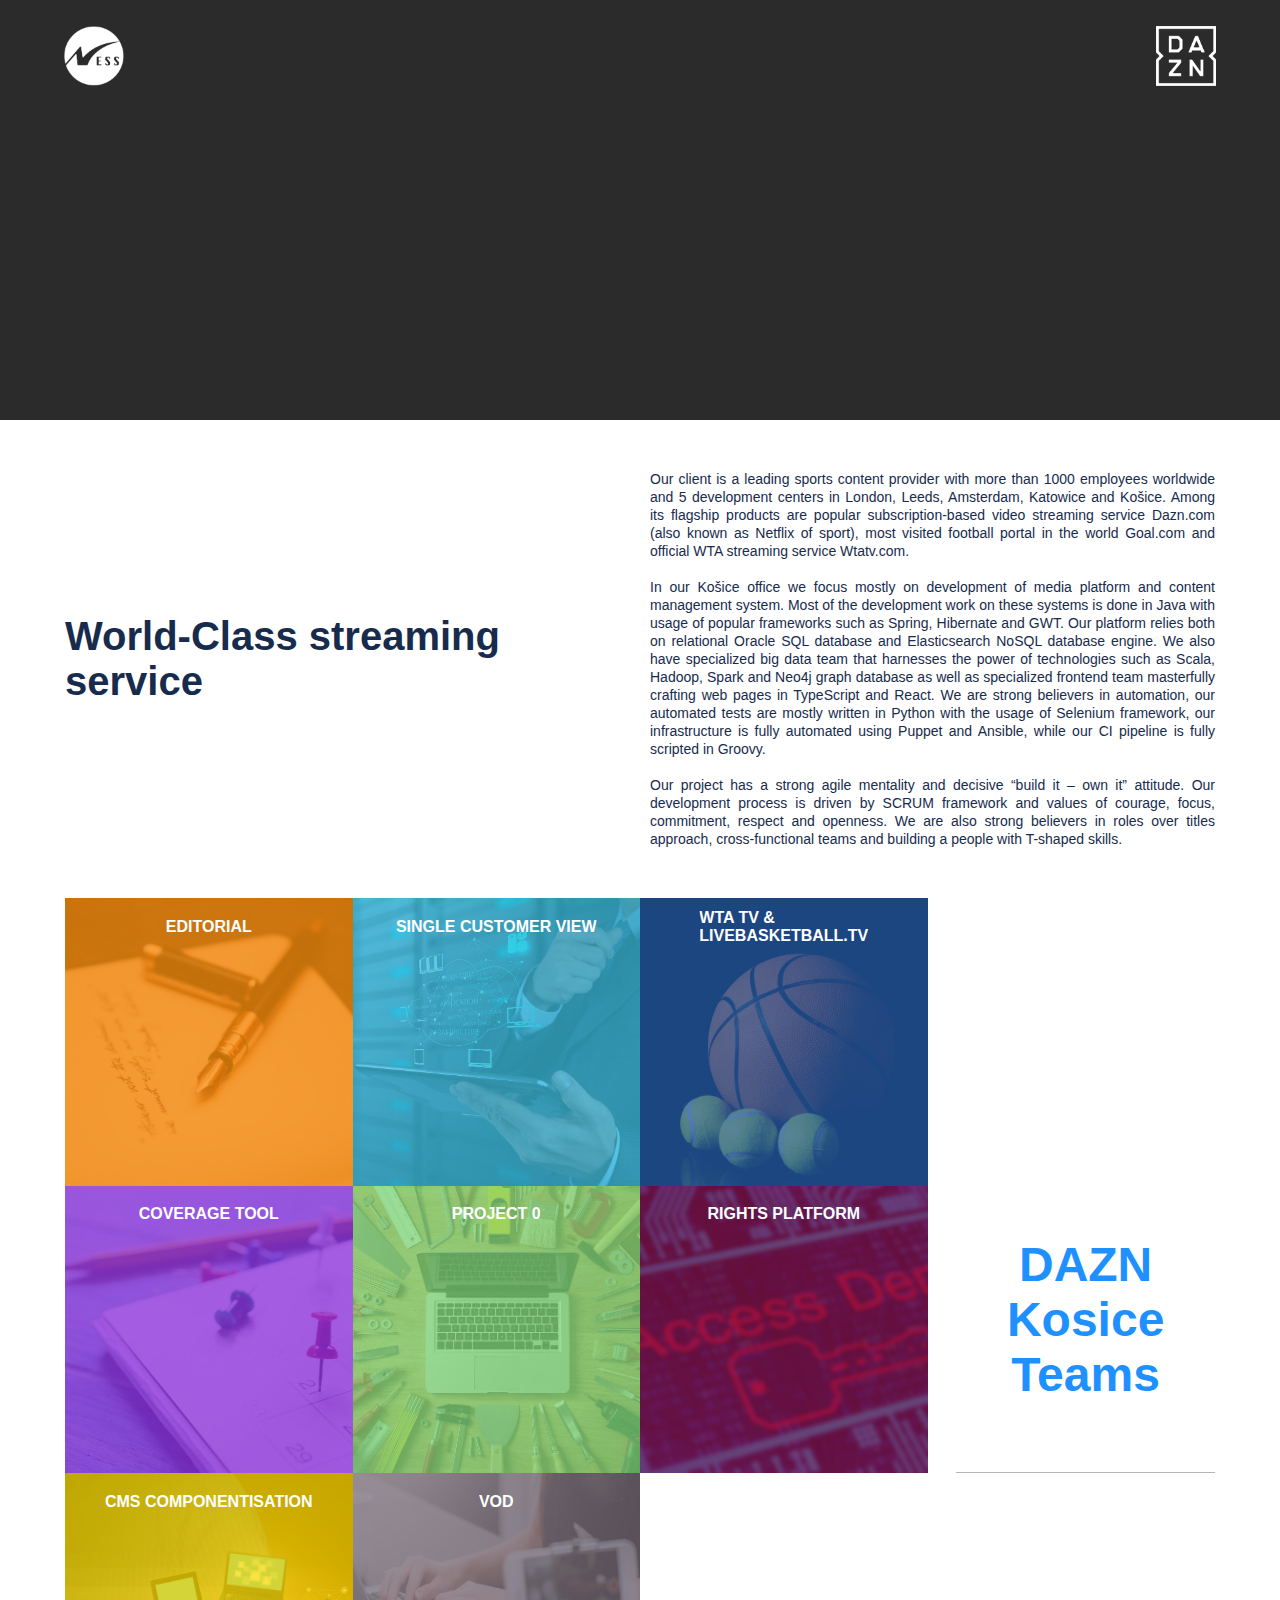
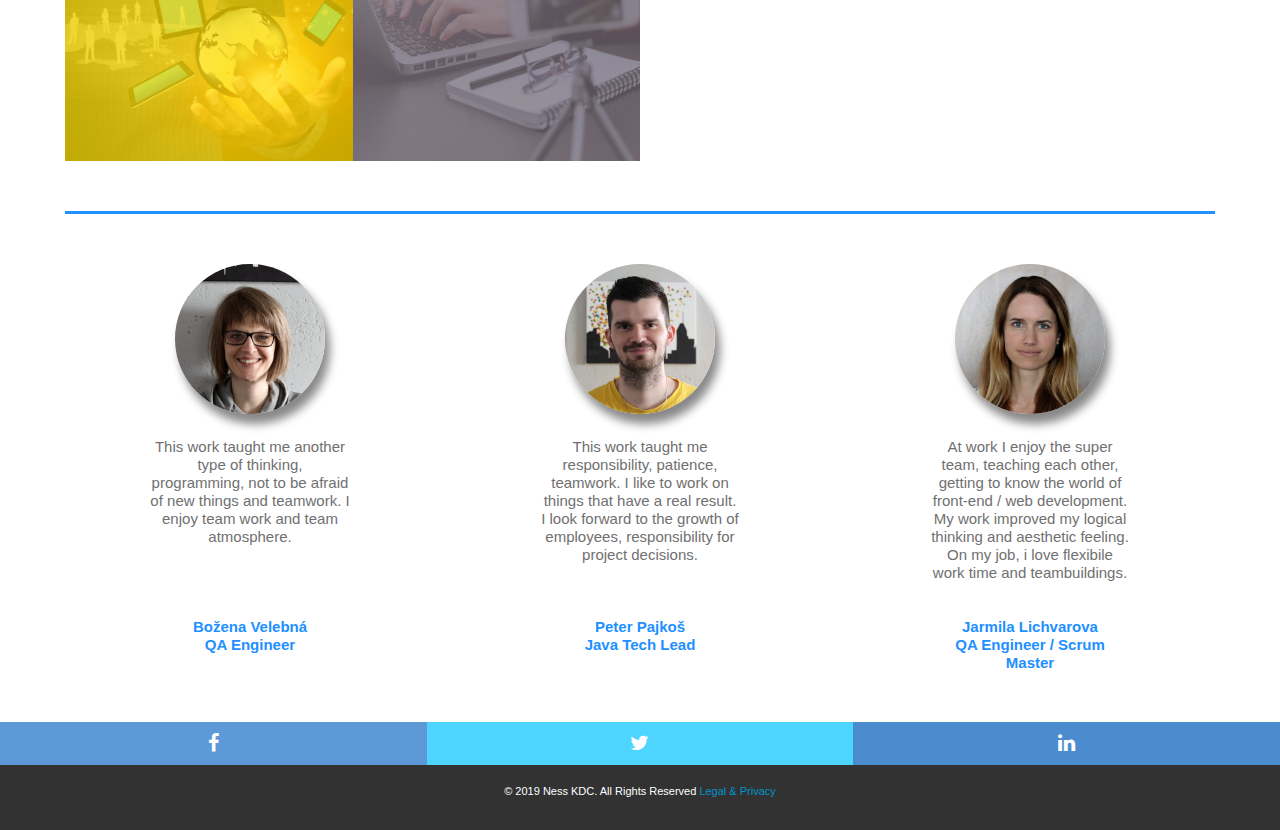
==== commit 1928ceef: "edit" ====
--- a/index.html
+++ b/index.html
@@ -212,7 +212,7 @@
           <div class="employee">
             <img src="img/bozka.jpg" alt="" />
             <p class="employee-d">
-              This work taught me another type of thinking, programming, not to be afraid of new things and teamwork. I enjoy team work, team atmosphere.
+              This work taught me another type of thinking, programming, not to be afraid of new things and teamwork. I enjoy team work and team atmosphere.
             </p>
             <br /><br /><br /><br />
             <p class="employee-n">Božena Velebná</p>
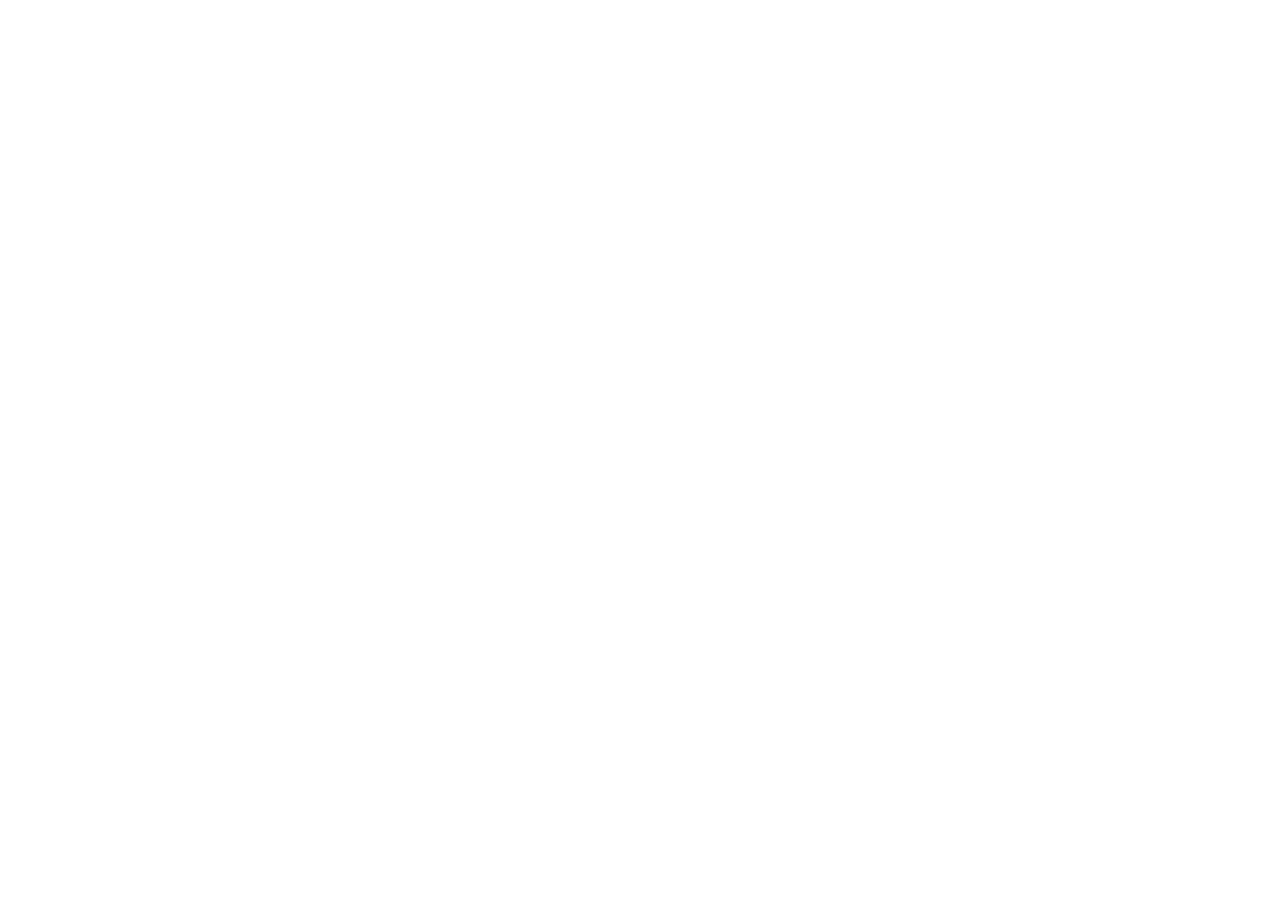
==== commit 1679cb2f: "turned off the webpage" ====
--- a/index.html
+++ b/index.html
@@ -8,255 +8,8 @@
     <meta charset="UTF-8" />
     <meta name="viewport" content="width=device-width, initial-scale=1.0" />
     <meta http-equiv="X-UA-Compatible" content="ie=edge" />
-    <link rel="stylesheet" href="https://cdnjs.cloudflare.com/ajax/libs/font-awesome/4.7.0/css/font-awesome.min.css" />
-    <script src="https://ajax.googleapis.com/ajax/libs/jquery/3.4.0/jquery.min.js"></script>
-    <script src="js/teams.js"></script>
 
-    <link rel="stylesheet" type="text/css" href="css/lightbox.min.css">
-    <script type="text/javascript" src="js/lightbox-plus-jquery.min.js"></script>
-    <title>DAZN</title>
+    <title>DAZN.online</title>
   </head>
-  <body>
-    <header>
-      <div class="desktop-header">
-        <div class="wrapper">
-          <div class="video-header">
-            <video muted autoplay loop>
-              <source src="video/header-video.mp4" type="video/mp4" />
-            </video>
-            <div class="before-header">
-              <div class="name-team"></div>
-            </div>
-          </div>
-        </div>
-      </div>
-      <div class="slidewrap">
-        <div class="logoWrapper">
-          <img class="ness-logo" src="img/ness-logo.png" alt="Ness logo" />
-          <!--<a href="index-sk.html"><img class="sk-icon" src="img/sk-icon.png" alt="Slovak language" /></a>-->
-          <img class="dazn-logo" src="img/dazn-logo.png" alt="Dazn logo" />
-        </div>
-        <div id="slideshow">
-          <div></div>
-          <div></div>
-          <div></div>
-          <div></div>
-          <div></div>
-          <div></div>
-        </div>
-        <div class="before-header">
-          <div class="name-team"></div>
-        </div>
-      </div>
-    </header>
-
-    <main>
-      <div class="wrapper">
-        <section class="about">
-          <h1><span>World-Class streaming</span> service</h1>
-          <p>
-            Our client is a leading sports content provider with more than 1000 employees worldwide and 5 development
-            centers in London, Leeds, Amsterdam, Katowice and Košice. Among its flagship products are popular
-            subscription-based video streaming service Dazn.com (also known as Netflix of sport), most visited football
-            portal in the world Goal.com and official WTA streaming service Wtatv.com. <br /><br />In our Košice office
-            we focus mostly on development of media platform and content management system. Most of the development work
-            on these systems is done in Java with usage of popular frameworks such as Spring, Hibernate and GWT. Our
-            platform relies both on relational Oracle SQL database and Elasticsearch NoSQL database engine. We also have
-            specialized big data team that harnesses the power of technologies such as Scala, Hadoop, Spark and Neo4j
-            graph database as well as specialized frontend team masterfully crafting web pages in TypeScript and React.
-            We are strong believers in automation, our automated tests are mostly written in Python with the usage of
-            Selenium framework, our infrastructure is fully automated using Puppet and Ansible, while our CI pipeline is
-            fully scripted in Groovy. <br /><br />Our project has a strong agile mentality and decisive “build it – own
-            it” attitude. Our development process is driven by SCRUM framework and values of courage, focus, commitment,
-            respect and openness. We are also strong believers in roles over titles approach, cross-functional teams and
-            building a people with T-shaped skills.
-          </p>
-        </section>
-
-        <section class="teams">
-          <div class="team1">
-            <a href="#editorial">
-              <img src="img/tool_editorial.jpeg" alt="Editorial"/>
-              <div class="overlay">
-                <div class="name-team"><span>Editorial</span></div>
-              </div>
-            </a>
-          </div>
-          <div class="team2">
-            <a href="#singleCostumersView">
-              <img src="img/tool_scv.jpg" alt="Costumers View" />
-              <div class="overlay">
-                <div class="name-team">Single customer view</div>
-              </div>
-            </a>
-          </div>
-          <div class="team3">
-            <a href="#wtaTv">
-              <img src="img/tool_basketballwta.jpg" alt="Basketball WTA" />
-              <div class="overlay">
-                <div class="name-team">WTA TV &<br />LIVEBASKETBALL.TV</div>
-              </div>
-            </a>
-          </div>
-          <div class="team4">
-            <a href="#coverageTool">
-              <img src="img/tool_coverage.jpg" alt="Coverage Tool" />
-              <div class="overlay">
-                <div class="name-team">Coverage tool</div>
-              </div>
-            </a>
-          </div>
-          <div class="team5">
-            <a href="#project0">
-              <img src="img/tool_p0.jpg" alt="Project0" />
-              <div class="overlay">
-                <div class="name-team">Project 0</div>
-              </div>
-            </a>
-          </div>
-          <div class="team6">
-            <a href="#rightsPlatform">
-              <img src="img/tool_rights_platform.jpg" alt="Rights Platform" />
-              <div class="overlay">
-                <div class="name-team">Rights platform</div>
-              </div>
-            </a>
-          </div>
-          <div class="heading-team">
-            <h1>DAZN Kosice Teams</h1>
-          </div>
-          <div class="team7">
-            <a href="#cms">
-              <img src="img/tool_cms.jpg" alt="CMS" />
-              <div class="overlay">
-                <div class="name-team">CMS componentisation</div>
-              </div>
-            </a>
-          </div>
-          <div class="team8">
-            <a href="#vod">
-              <img src="img/tool_vod.jpg" style="height: 100%" alt="VOD" />
-              <div class="overlay">
-                <div class="name-team">VOD</div>
-              </div>
-            </a>
-          </div>
-        </section>
-
-        <section class="desc-teams">
-          <div id="editorial" class="desc-team">
-            <p class="team-text">
-              The Editorial team prepares the whole platform for editors (sport redactors). They allow to publicize
-              contents which mainly represents articles. Their main focus is collecting attachments based on
-              sports/geo-locations and players.
-            </p>
-            <a href="img/team_editorial.jpg" data-lightbox="photo1"><img class="team-photo" src="img/team_editorial.jpg" alt="" /></a>
-          </div>
-          <div id="singleCostumersView" class="desc-team">
-            <p class="team-text">
-              This team connects and identifies user accounts. They sort, classify and offer ads based on interest
-              {portals}, demographics. They aggregate data and connect users with DAZN portal. The team applies their
-              own solutions and work with the top technologies.
-            </p>
-            <a href="img/team_scv.jpg" data-lightbox="photo2"><img class="team-photo" src="img/team_scv.jpg" alt="" /></a>
-          </div>
-          <div id="wtaTv" class="desc-team">
-            <p class="team-text">
-              The team creates websites based on client’s requirements. Currently they evolve and support 2 sport
-              websites and keep them working. They are focusing mainly to front-end development.
-            </p>
-            <a href="img/team_wta.jpg" data-lightbox="photo3"><img class="team-photo" src="img/team_wta.jpg" alt="" /></a>
-          </div>
-          <div id="coverageTool" class="desc-team">
-            <p class="team-text">
-              The Coverage team takes care of a planning tool that notifies other systems which are already distributed.
-              They also create and schedule sport events via Content Management System.
-            </p>
-            <a href="img/team_coverage.jpg" data-lightbox="photo4"><img class="team-photo" src="img/team_coverage.jpg" alt="" /></a>
-          </div>
-          <div id="project0" class="desc-team">
-            <p class="team-text">
-              Project 0 builds platforms for company websites eg. www.Gool.com or Sportingnews. They create support
-              tools, which help to manage DAZN contents. This team directly collaborate with the Poland DAZN side.
-            </p>
-            <a href="img/team_p0.jpg" data-lightbox="photo5"><img class="team-photo" src="img/team_p0.jpg" alt="" /></a>
-          </div>
-          <div id="rightsPlatform" class="desc-team">
-            <p class="team-text">
-              The team automates the process of compliance, enforcement and limitation of rights. They also provide
-              banning inappropriate advertisement. The rights should not be violated. The RP team also monitors
-              expiration of contracts.
-            </p>
-            <a href="img/team_rights_platform.jpg" data-lightbox="photo6"><img class="team-photo" src="img/team_rights_platform.jpg" alt="" /></a>
-          </div>
-          <div id="cms" class="desc-team">
-            <p class="team-text">
-              Their main responsibility is, to create and maintain platforms for other teams. Their maintain also
-              continous integrations and continuous deployment and upgrades to new technologies. They try to replace
-              Puppet with Ansibe. Code refactoring, and github monitoring is also important part of their work.
-            </p>
-            <a href="img/team_cms.jpg" data-lightbox="photo7"><img class="team-photo" src="img/team_cms.jpg" alt="" /></a>
-          </div>
-          <div id="vod" class="desc-team">
-            <p class="team-text">
-              The VOD team enables for clients streaming of sport contents. They work with recorded sport videos and
-              also support recording of sport events, create clips via Content Management System and send video contents
-              to different destinations and shares with several clients. The teams main focus in the near future will be
-              to add adverts to the sport videos, where they will collaborate with Google.
-            </p>
-            <a href="img/team_vod.jpg" data-lightbox="photo8"><img class="team-photo" src="img/team_vod.jpg" alt="" /></a>
-          </div>
-        </section>
-
-        <section class="citations">
-          <div class="employee">
-            <img src="img/bozka.jpg" alt="" />
-            <p class="employee-d">
-              This work taught me another type of thinking, programming, not to be afraid of new things and teamwork. I enjoy team work and team atmosphere.
-            </p>
-            <br /><br /><br /><br />
-            <p class="employee-n">Božena Velebná</p>
-            <p class="employee-n">QA Engineer</p>
-          </div>
-          <div class="employee">
-            <img src="img/Peto.jpg" alt="" />
-            <p class="employee-d">
-              This work taught me responsibility, patience, teamwork. I like to work on things that have a real result. I look forward to the growth of employees, responsibility 
-              for project decisions.
-            </p>
-            <br /><br /><br />
-            <p class="employee-n">Peter Pajkoš</p>
-            <p class="employee-n">Java Tech Lead</p>
-          </div>
-          <div class="employee">
-            <img src="img/jarka.jpg" alt="" />
-            <p class="employee-d">
-              At work I enjoy the super team, teaching each other, getting to know the world of front-end / web development. My work improved my logical thinking and aesthetic feeling. On my job, i love flexibile work time and teambuildings.
-            </p>
-            <br /><br />
-            <p class="employee-n">Jarmila Lichvarova</p>
-            <p class="employee-n">QA Engineer / Scrum Master</p>
-          </div>
-        </section>
-      </div>
-    </main>
-
-    <footer>
-      <div class="social-icons">
-        <a href="https://www.facebook.com/daznglobal/" target="_blank" class="a_facebook"
-          ><i class="fa fa-facebook"></i
-        ></a>
-        <a href="https://twitter.com/daznglobal" target="_blank" class="a_twitter"><i class="fa fa-twitter"></i></a>
-        <a href="https://www.linkedin.com/company/dazn/" target="_blank" class="a_linkedin"
-          ><i class="fa fa-linkedin"></i
-        ></a>
-      </div>
-      <p>
-        © 2019 Ness KDC. All Rights Reserved<a href="https://www.nesskdc.sk/legal-privacy/" target="_blank">
-          Legal & Privacy</a
-        >
-      </p>
-    </footer>
-    <script src="js/slider.js"></script>
-  </body>
+  <body></body>
 </html>
